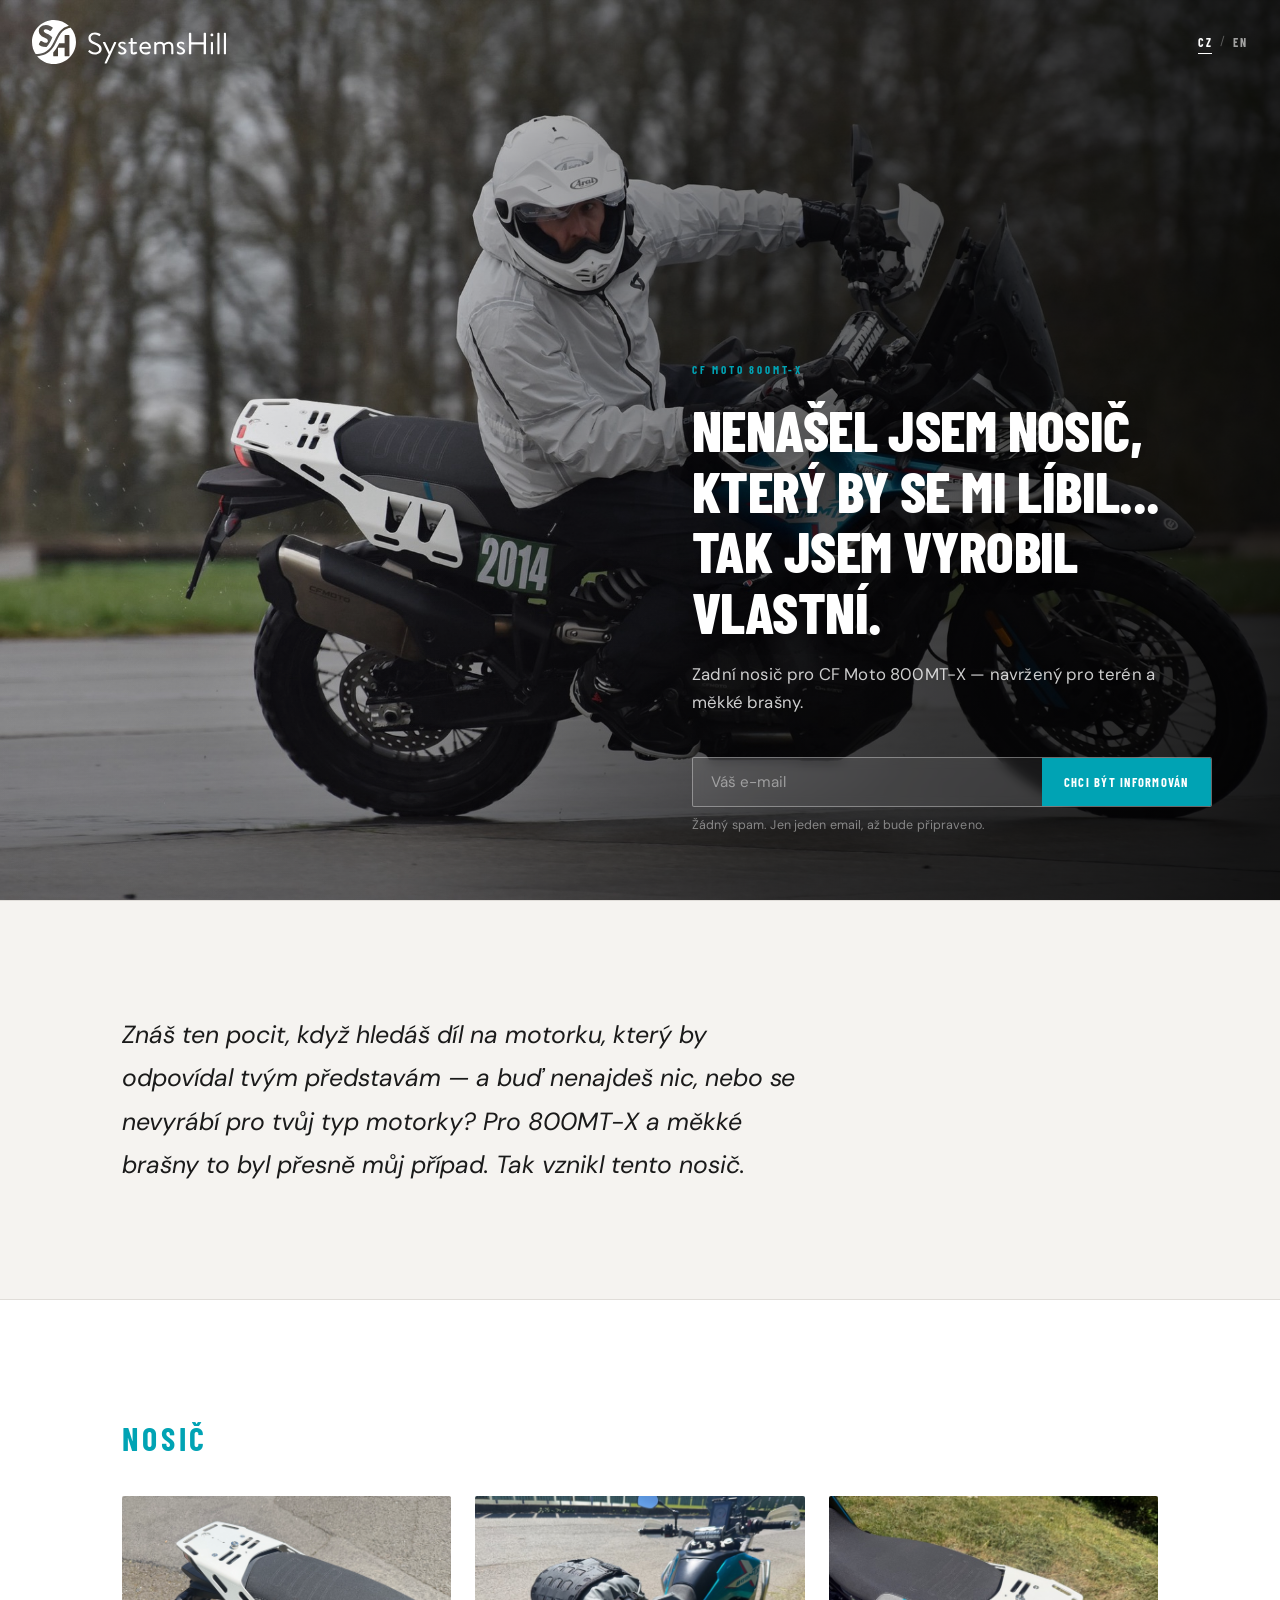
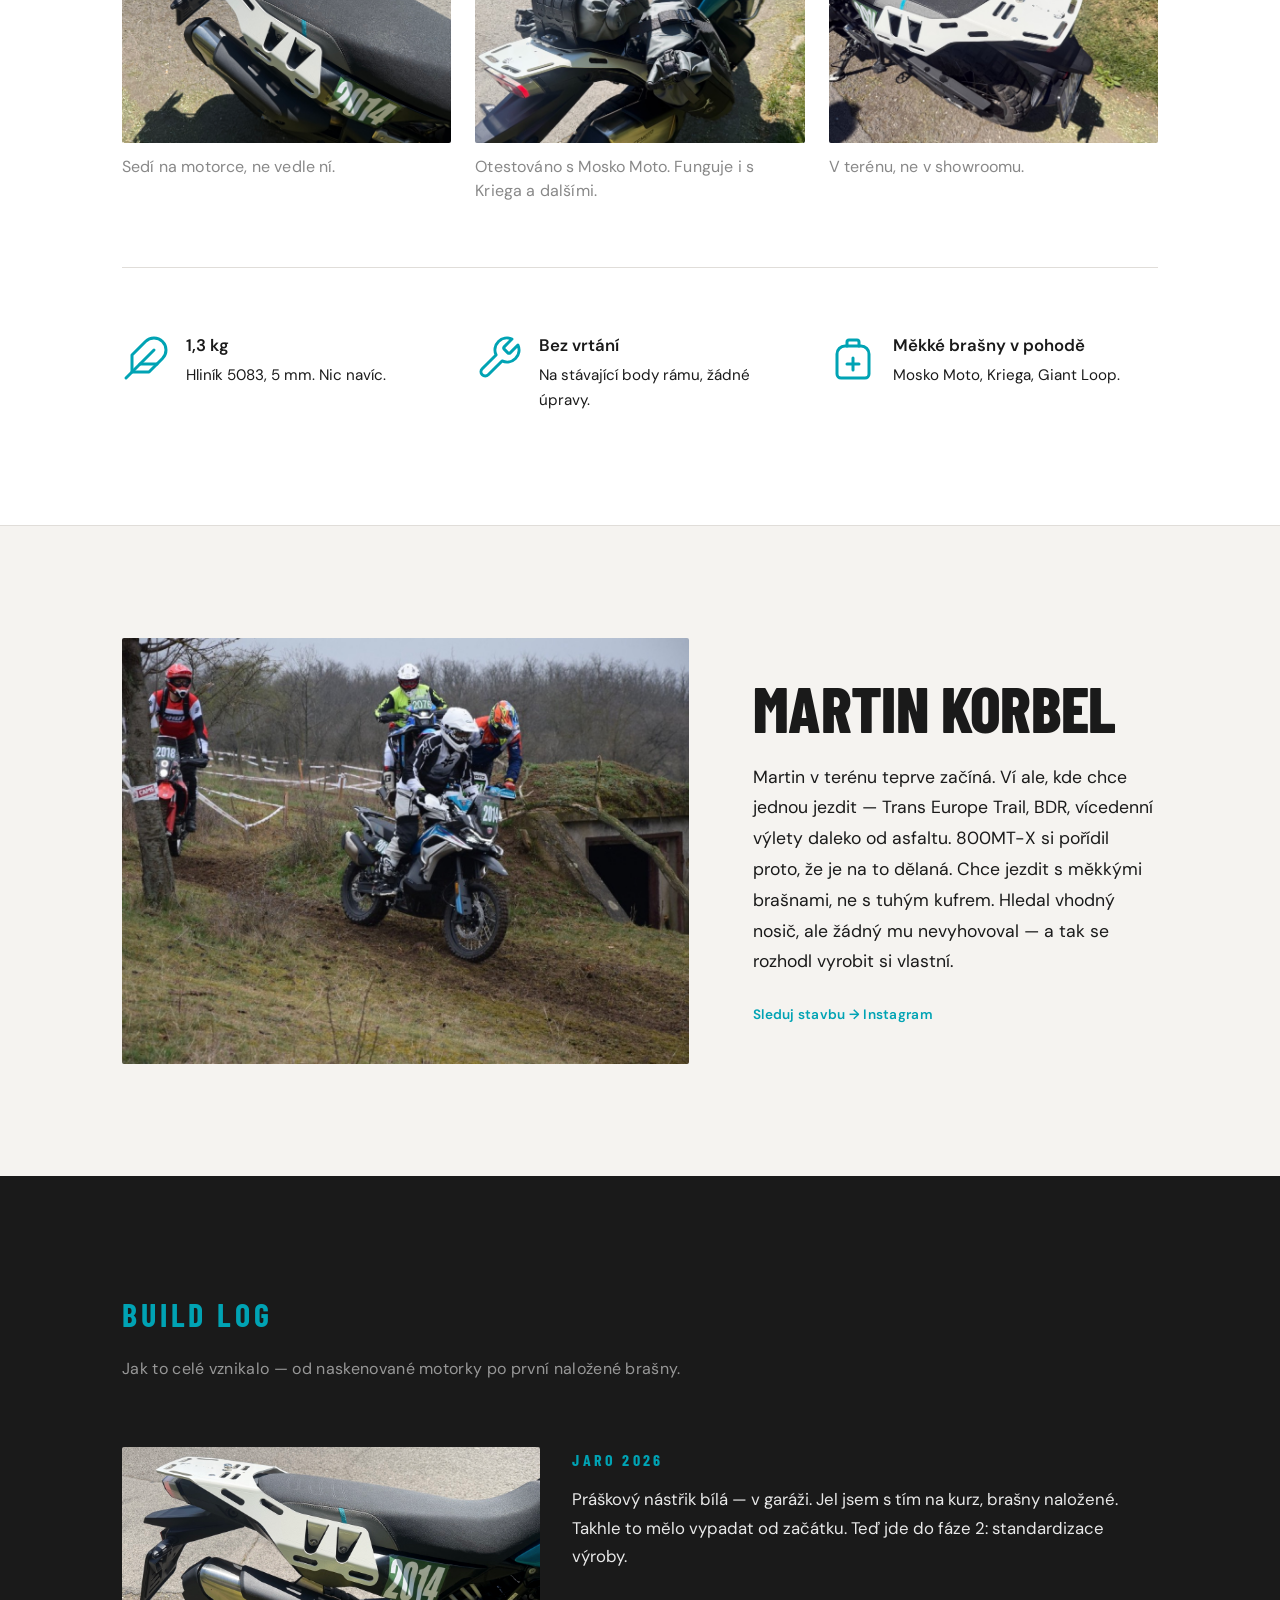
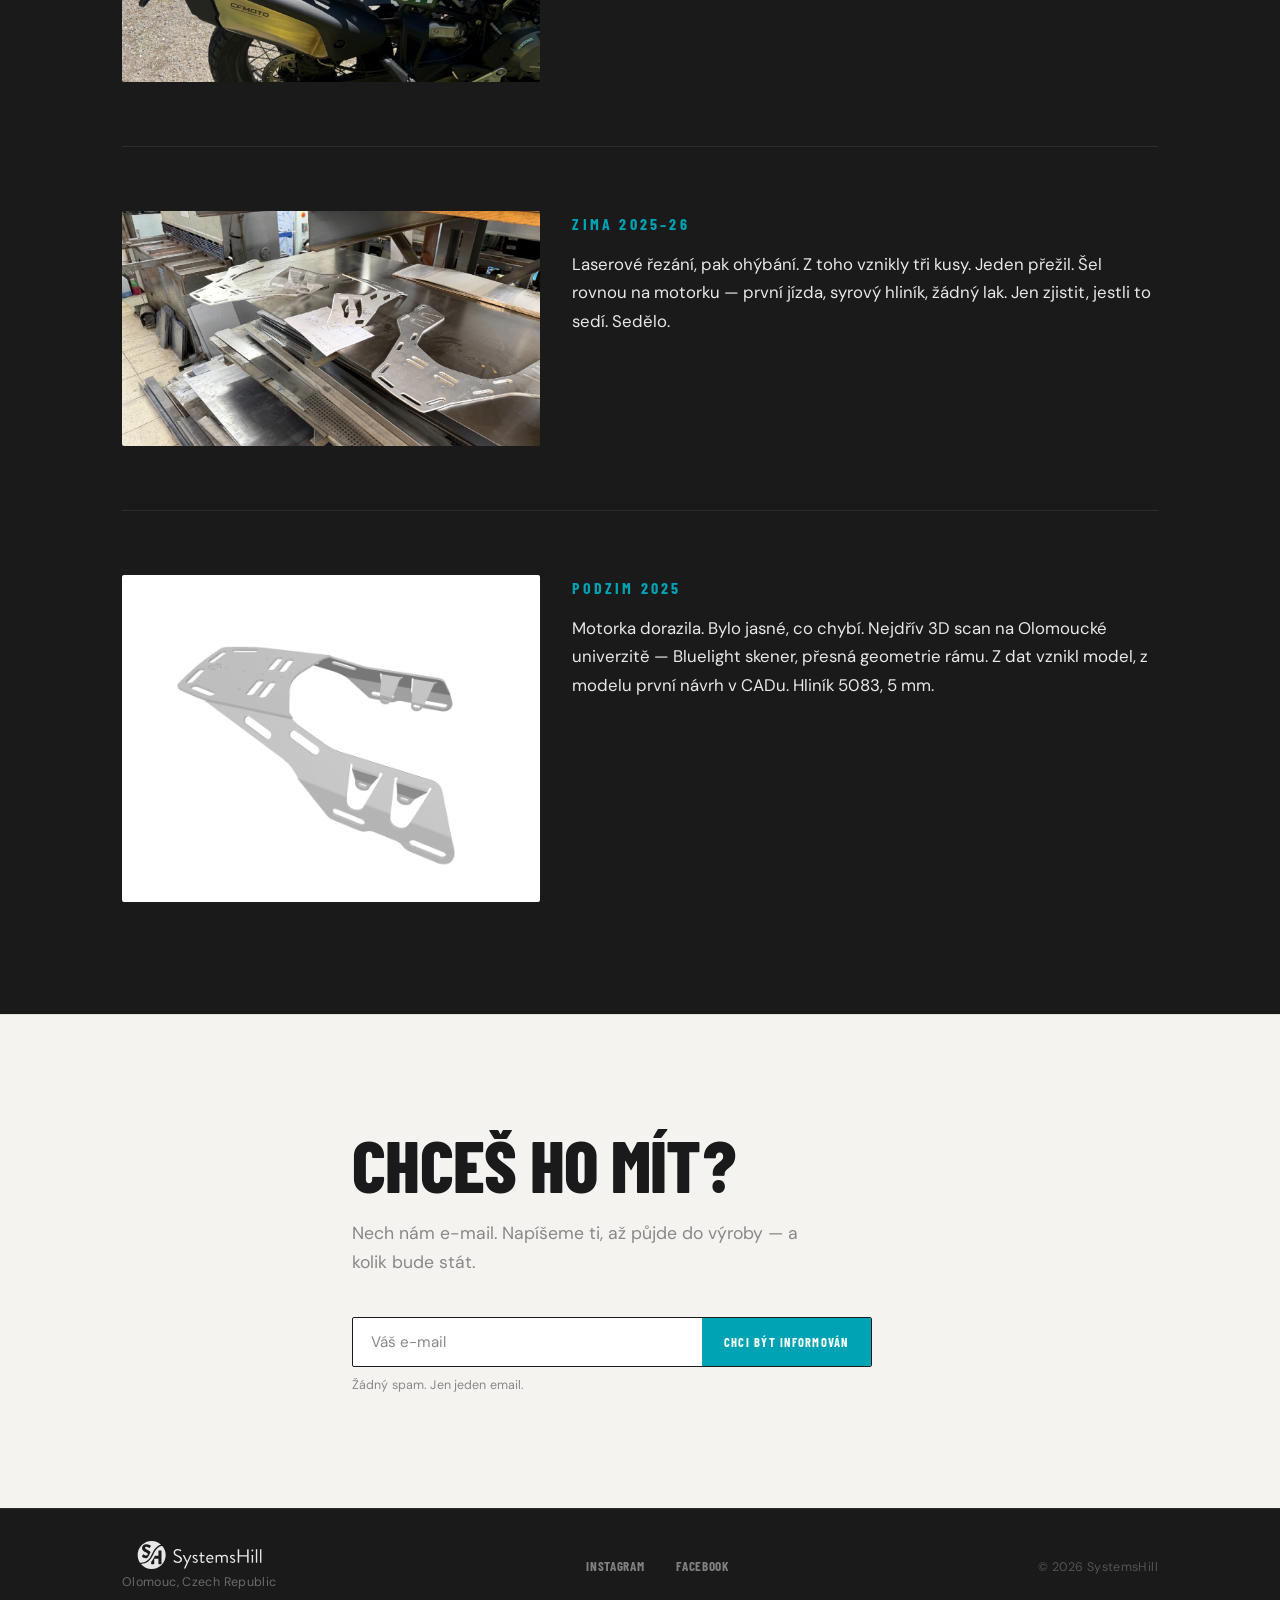
==== index.html @ 17a2b1bd "Initial commit — sh-moto landing page Made-with: Cursor" ====
<!DOCTYPE html>
<html lang="cs">
<head>
  <meta charset="UTF-8">
  <meta name="viewport" content="width=device-width, initial-scale=1.0">
  <title>SystemsHill | Top Case Rack pro CF Moto 800MT-X</title>
  <meta name="description" content="Účelový zadní nosič pro CF Moto 800MT-X. Navrhl jezdec, který nemohl najít to, co potřeboval — tak ho postavil sám. Vyrobeno v České republice.">

  <!-- Open Graph -->
  <meta property="og:title" content="SystemsHill | Top Case Rack pro CF Moto 800MT-X">
  <meta property="og:description" content="Navrhl jezdec, který nemohl najít to, co potřeboval — tak ho postavil sám.">
  <meta property="og:image" content="images/hero.jpg">
  <meta property="og:type" content="website">

  <!-- Fonts: Barlow Condensed (headlines) + DM Sans (body) -->
  <link rel="preconnect" href="https://fonts.googleapis.com">
  <link rel="preconnect" href="https://fonts.gstatic.com" crossorigin>
  <link href="https://fonts.googleapis.com/css2?family=Barlow+Condensed:wght@700;800;900&family=DM+Sans:ital,wght@0,400;0,500;0,600;1,400&display=swap" rel="stylesheet">

  <link rel="stylesheet" href="style.css">
</head>
<body class="lang-cs">

  <!-- ─── HEADER: Language Toggle ─────────────────────────────────────────── -->
  <header class="site-header">
    <a href="/" class="logo-link" aria-label="SystemsHill">
      <img src="images/logo-dark.svg" alt="SystemsHill" class="site-logo">
    </a>
    <div class="lang-toggle">
      <button class="lang-btn active" data-lang="cs" onclick="setLang('cs')">CZ</button>
      <span class="lang-sep">/</span>
      <button class="lang-btn" data-lang="en" onclick="setLang('en')">EN</button>
    </div>
  </header>

  <!-- ─── SECTION 1: HERO ──────────────────────────────────────────────────── -->
  <!--
    FOTO: images/hero.jpg
    Zdroj: "Image 8.jpg" ze složky PHOTOS
    (Martin jede na kurzu, plný profil motorky, blur pozadí, rack vidět)
  -->
  <section class="hero">
    <div class="hero-media">
      <img
        src="images/hero.jpg"
        alt="Martin Korbel riding CF Moto 800MT-X with custom rack at riding course"
        class="hero-img"
        loading="eager"
      >
      <div class="hero-overlay"></div>
    </div>

    <div class="hero-content">
      <p class="eyebrow">CF MOTO 800MT-X</p>
      <h1>
        <span class="cs">Nenašel jsem nosič,<br>který by se mi líbil...<br>tak jsem vyrobil vlastní.</span>
        <span class="en">The rack I couldn't<br>find anywhere.<br>So I built it.</span>
      </h1>
      <p class="hero-sub">
        <span class="cs">Zadní nosič pro CF Moto 800MT-X — navržený pro terén a měkké brašny.</span>
        <span class="en">Rear rack for CF Moto 800MT-X — designed for off-road and soft luggage.</span>
      </p>

      <form class="signup-form" id="hero-form" onsubmit="handleSignup(event, 'hero')">
        <div class="form-row">
          <input
            type="email"
            class="email-input"
            id="hero-email"
            required
            autocomplete="email"
            data-placeholder-cs="Váš e-mail"
            data-placeholder-en="Your email"
            placeholder="Váš e-mail"
          >
          <button type="submit" class="btn-primary">
            <span class="cs">Chci být informován</span>
            <span class="en">Notify me</span>
          </button>
        </div>
        <p class="form-note">
          <span class="cs">Žádný spam. Jen jeden email, až bude připraveno.</span>
          <span class="en">No spam. One email when it's ready.</span>
        </p>
      </form>
    </div>
  </section>

  <!-- ─── SECTION 2: THE PROBLEM ───────────────────────────────────────────── -->
  <section class="problem">
    <div class="container">
      <p class="problem-text cs">
        Znáš ten pocit, když hledáš díl na motorku, který by odpovídal tvým představám — a buď nenajdeš nic, nebo se nevyrábí pro tvůj typ motorky? Pro 800MT-X a měkké brašny to byl přesně můj případ. Tak vznikl tento nosič.
      </p>
      <p class="problem-text en">
        You know that feeling — searching for a part that matches what you have in mind, only to find nothing, or nothing made for your bike? For the 800MT-X and soft luggage, that was exactly my situation. So this rack came to be.
      </p>
    </div>
  </section>

  <!-- ─── SECTION 3: THE RACK ───────────────────────────────────────────────── -->
  <section class="product" id="rack">
    <div class="container">
      <p class="section-label">
        <span class="cs">Nosič</span>
        <span class="en">The Rack</span>
      </p>

      <!--
        FOTKY GRIDU:
        images/rack-clean.jpg   ← IMG_2664.jpeg nebo blurred verze (111–117)
        images/rack-loaded.jpg  ← IMG_2660.jpeg nebo blurred verze (111–117)
        images/rack-mount.jpg   ← IMG_2617.jpeg (žádná registrační značka)
      -->
      <div class="photo-grid">
        <div class="photo-item">
          <img
            src="images/rack-clean.jpg"
            alt="CF Moto 800MT-X white rack — close detail showing bracket geometry"
            loading="lazy"
          >
          <p class="caption">
            <span class="cs">Sedí na motorce, ne vedle ní.</span>
            <span class="en">Designed to sit flush with the 800MT-X's lines.</span>
          </p>
        </div>
        <div class="photo-item">
          <img
            src="images/rack-loaded.jpg"
            alt="CF Moto 800MT-X rack loaded with Mosko Moto soft luggage"
            loading="lazy"
          >
          <p class="caption">
            <span class="cs">Otestováno s Mosko Moto. Funguje i s Kriega a dalšími.</span>
            <span class="en">Tested with Mosko Moto. Works with Kriega and others too.</span>
          </p>
        </div>
        <div class="photo-item">
          <img
            src="images/rack-detail.jpg"
            alt="CF Moto 800MT-X rack — real world detail shot, muddy conditions"
            loading="lazy"
          >
          <p class="caption">
            <span class="cs">V terénu, ne v showroomu.</span>
            <span class="en">Built to be ridden, not displayed.</span>
          </p>
        </div>
      </div>

      <!-- Feature callouts -->
      <div class="features">
        <div class="feature-item">
          <div class="feature-icon">
            <svg viewBox="0 0 24 24" fill="none" stroke="currentColor" stroke-width="1.5" stroke-linecap="round" stroke-linejoin="round">
              <path d="M20.24 12.24a6 6 0 0 0-8.49-8.49L5 10.5V19h8.5z"/>
              <line x1="16" y1="8" x2="2" y2="22"/>
              <line x1="17.5" y1="15" x2="9" y2="15"/>
            </svg>
          </div>
          <div class="feature-text">
            <strong class="cs">1,3 kg</strong>
            <strong class="en">1.3 kg</strong>
            <span class="feature-sub cs">Hliník 5083, 5 mm. Nic navíc.</span>
            <span class="feature-sub en">Al 5083, 5mm. Nothing extra.</span>
          </div>
        </div>
        <div class="feature-item">
          <div class="feature-icon">
            <svg viewBox="0 0 24 24" fill="none" stroke="currentColor" stroke-width="1.5" stroke-linecap="round" stroke-linejoin="round">
              <path d="M14.7 6.3a1 1 0 0 0 0 1.4l1.6 1.6a1 1 0 0 0 1.4 0l3.77-3.77a6 6 0 0 1-7.94 7.94l-6.91 6.91a2.12 2.12 0 0 1-3-3l6.91-6.91a6 6 0 0 1 7.94-7.94l-3.76 3.76z"/>
            </svg>
          </div>
          <div class="feature-text">
            <strong class="cs">Bez vrtání</strong>
            <strong class="en">Bolt-on fit</strong>
            <span class="feature-sub cs">Na stávající body rámu, žádné úpravy.</span>
            <span class="feature-sub en">No drilling, no modifications.</span>
          </div>
        </div>
        <div class="feature-item">
          <div class="feature-icon">
            <svg viewBox="0 0 24 24" fill="none" stroke="currentColor" stroke-width="1.5" stroke-linecap="round" stroke-linejoin="round">
              <path d="M4 20V10a4 4 0 0 1 4-4h8a4 4 0 0 1 4 4v10a2 2 0 0 1-2 2H6a2 2 0 0 1-2-2z"/>
              <path d="M9 6V4a1 1 0 0 1 1-1h4a1 1 0 0 1 1 1v2"/>
              <line x1="12" y1="12" x2="12" y2="18"/>
              <line x1="9" y1="15" x2="15" y2="15"/>
            </svg>
          </div>
          <div class="feature-text">
            <strong class="cs">Měkké brašny v pohodě</strong>
            <strong class="en">Soft luggage compatible</strong>
            <span class="feature-sub cs">Mosko Moto, Kriega, Giant Loop.</span>
            <span class="feature-sub en">Mosko Moto, Kriega, Giant Loop.</span>
          </div>
        </div>
      </div>
    </div>
  </section>

  <!-- ─── SECTION 4: THE BUILDER ────────────────────────────────────────────── -->
  <section class="builder">
    <div class="container">
      <!--
        FOTO: images/builder.jpg
        Zdroj: "Image 4.jpg" ze složky PHOTOS
        (Martin na kurzu — ne studio foto, skutečný moment)
      -->
      <div class="builder-grid">
        <div class="builder-photo">
          <img
            src="images/builder.jpg"
            alt="Martin Korbel — mechanical engineer and CF Moto 800MT-X rider"
            loading="lazy"
          >
        </div>
        <div class="builder-text">
          <h2>
            <span class="cs">Martin Korbel</span>
            <span class="en">Martin Korbel</span>
          </h2>
          <p class="cs">
            Martin v terénu teprve začíná. Ví ale, kde chce jednou jezdit — Trans Europe Trail, BDR, vícedenní výlety daleko od asfaltu. 800MT-X si pořídil proto, že je na to dělaná. Chce jezdit s měkkými brašnami, ne s tuhým kufrem. Hledal vhodný nosič, ale žádný mu nevyhovoval — a tak se rozhodl vyrobit si vlastní.
          </p>
          <p class="en">
            Martin is just getting started off-road. But he knows where he wants to ride — Trans Europe Trail, BDR, multi-day trips far from tarmac. He got the 800MT-X because it's built for that. He wanted to ride with soft luggage, not a hard case. He looked for a rack that would work. Nothing fit — so he designed one and had it made.
          </p>
          <a href="#" class="social-follow cs">Sleduj stavbu → Instagram</a>
          <a href="#" class="social-follow en">Follow the build → Instagram</a>
        </div>
      </div>
    </div>
  </section>

  <!-- ─── SECTION 5: BUILD LOG ──────────────────────────────────────────────── -->
  <section class="buildlog">
    <div class="container">
      <p class="section-label">
        <span class="cs">Build log</span>
        <span class="en">Build log</span>
      </p>
      <p class="buildlog-intro cs">Jak to celé vznikalo — od naskenované motorky po první naložené brašny.</p>
      <p class="buildlog-intro en">How the rack was built — from a 3D scan to the first loaded ride.</p>

      <div class="log-entries">

        <!-- Entry 3 — nejnovější / most recent -->
        <div class="log-entry">
          <div class="log-img-wrap">
            <img
              src="images/log-3.jpg"
              alt="Finished rack — white powder coat, Mosko Moto bags loaded at riding course"
              loading="lazy"
            >
          </div>
          <div class="log-body">
            <span class="log-date cs">Jaro 2026</span>
            <span class="log-date en">Spring 2026</span>
            <p class="cs">Práškový nástřik bílá — v garáži. Jel jsem s tím na kurz, brašny naložené. Takhle to mělo vypadat od začátku. Teď jde do fáze 2: standardizace výroby.</p>
            <p class="en">White powder coat — done in a garage. Took it to a riding course with bags loaded. This is what it was supposed to look like. Now moving into phase 2: standardizing production.</p>
          </div>
        </div>

        <!-- Entry 2 — výroba / manufacturing -->
        <div class="log-entry">
          <div class="log-img-wrap">
            <img
              src="images/log-2.jpg"
              alt="Raw aluminum rack — first fit test ride in Czech countryside"
              loading="lazy"
            >
          </div>
          <div class="log-body">
            <span class="log-date cs">Zima 2025–26</span>
            <span class="log-date en">Winter 2025–26</span>
            <p class="cs">Laserové řezání, pak ohýbání. Z toho vznikly tři kusy. Jeden přežil. Šel rovnou na motorku — první jízda, syrový hliník, žádný lak. Jen zjistit, jestli to sedí. Sedělo.</p>
            <p class="en">Laser cutting, then bending. Three pieces came out. One survived. Went straight onto the bike — first ride, raw aluminum, no paint. Just checking if it fits. It did.</p>
          </div>
        </div>

        <!-- Entry 1 — nejstarší / oldest -->
        <div class="log-entry">
          <div class="log-img-wrap log-img-wrap--model">
            <img
              src="images/model.png"
              alt="3D CAD model of the rack — output of the Bluelight scan and CAD design phase"
              loading="lazy"
            >
          </div>
          <div class="log-body">
            <span class="log-date cs">Podzim 2025</span>
            <span class="log-date en">Autumn 2025</span>
            <p class="cs">Motorka dorazila. Bylo jasné, co chybí. Nejdřív 3D scan na Olomoucké univerzitě — Bluelight skener, přesná geometrie rámu. Z dat vznikl model, z modelu první návrh v CADu. Hliník 5083, 5 mm.</p>
            <p class="en">The bike arrived. The gap was obvious. First step: 3D scan at Olomouc University — Bluelight scanner, precise frame geometry. From the data came a model, from the model the first CAD design. Aluminum 5083, 5mm.</p>
          </div>
        </div>

      </div>
    </div>
  </section>

  <!-- ─── SECTION 6: EMAIL SIGNUP REPEAT ──────────────────────────────────── -->
  <section class="signup-section" id="chci">
    <div class="container signup-inner">
      <h2>
        <span class="cs">Chceš ho mít?</span>
        <span class="en">Want one?</span>
      </h2>
      <p>
        <span class="cs">Nech nám e-mail. Napíšeme ti, až půjde do výroby — a kolik bude stát.</span>
        <span class="en">Leave your email. We'll tell you when it's ready and what it costs.</span>
      </p>

      <form class="signup-form signup-form--large" id="bottom-form" onsubmit="handleSignup(event, 'bottom')">
        <div class="form-row">
          <input
            type="email"
            class="email-input"
            id="bottom-email"
            required
            autocomplete="email"
            data-placeholder-cs="Váš e-mail"
            data-placeholder-en="Your email"
            placeholder="Váš e-mail"
          >
          <button type="submit" class="btn-primary">
            <span class="cs">Chci být informován</span>
            <span class="en">Notify me</span>
          </button>
        </div>
        <p class="form-note">
          <span class="cs">Žádný spam. Jen jeden email.</span>
          <span class="en">No spam. One email.</span>
        </p>
      </form>
    </div>
  </section>

  <!-- ─── FOOTER ─────────────────────────────────────────────────────────────── -->
  <footer class="site-footer">
    <div class="container footer-inner">
      <div class="footer-left">
        <img src="images/logo-dark.svg" alt="SystemsHill" class="footer-logo">
        <span class="footer-location">Olomouc, Czech Republic</span>
      </div>
      <div class="footer-social">
        <a href="#" class="footer-link">Instagram</a>
        <a href="#" class="footer-link">Facebook</a>
      </div>
      <div class="footer-credit">
        <span>© 2026 SystemsHill</span>
      </div>
    </div>
  </footer>

  <script src="script.js"></script>
</body>
</html>
---- style.css ----
/* ═══════════════════════════════════════════════════════════════════════════
   RACK CFMOTO — Landing Page Styles
   Design system: Industrial minimalism, rally/enduro edge
   ═══════════════════════════════════════════════════════════════════════════ */

/* ─── CSS Variables / Design Tokens ──────────────────────────────────────── */
:root {
  --bg:         #F5F3F0;
  --bg-dark:    #1A1A1A;
  --text:       #1A1A1A;
  --text-light: #FFFFFF;
  --accent:     #00A3B4;
  --muted:      #888888;
  --border:     #E0DDD9;

  --font-display: 'Barlow Condensed', sans-serif;
  --font-body:    'DM Sans', sans-serif;

  --space-xs:  0.5rem;
  --space-s:   1rem;
  --space-m:   2rem;
  --space-l:   4rem;
  --space-xl:  7rem;

  --container: 1100px;
  --radius:    2px;
}

/* ─── Reset & Base ───────────────────────────────────────────────────────── */
*, *::before, *::after {
  box-sizing: border-box;
  margin: 0;
  padding: 0;
}

html {
  scroll-behavior: smooth;
}

body {
  background: var(--bg);
  color: var(--text);
  font-family: var(--font-body);
  font-size: 1rem;
  line-height: 1.65;
  -webkit-font-smoothing: antialiased;
}

img {
  display: block;
  max-width: 100%;
  height: auto;
}

a {
  color: inherit;
  text-decoration: none;
}

/* ─── Language Toggle Logic ─────────────────────────────────────────────── */
/* Show only the active language, hide the other */
.lang-cs .en { display: none !important; }
.lang-en .cs { display: none !important; }

/* For inline spans inside headings — use inline-block when visible */
h1 span, h2 span, p span, a span, button span {
  display: inline;
}

/* ─── Container ─────────────────────────────────────────────────────────── */
.container {
  width: 100%;
  max-width: var(--container);
  margin-left: auto;
  margin-right: auto;
  padding-left: var(--space-m);
  padding-right: var(--space-m);
}

/* ─── Typography: Shared ────────────────────────────────────────────────── */
h1, h2, h3 {
  font-family: var(--font-display);
  font-weight: 800;
  line-height: 1.05;
  letter-spacing: -0.01em;
  text-transform: uppercase;
}

.section-label {
  font-family: var(--font-display);
  font-size: 2rem;
  font-weight: 700;
  letter-spacing: 0.12em;
  text-transform: uppercase;
  color: var(--accent);
  margin-bottom: var(--space-m);
  display: block;
}

/* ─── HEADER ─────────────────────────────────────────────────────────────── */
.site-header {
  position: fixed;
  top: 0;
  left: 0;
  right: 0;
  z-index: 100;
  display: flex;
  align-items: center;
  justify-content: space-between;
  padding: 1.25rem 2rem;
  /* Transparent initially; JS adds .scrolled class */
  background: transparent;
  transition: background 0.3s ease, box-shadow 0.3s ease;
}

.site-header.scrolled {
  background: rgba(245, 243, 240, 0.95);
  backdrop-filter: blur(8px);
  box-shadow: 0 1px 0 var(--border);
}

.logo-link {
  display: flex;
  align-items: center;
  flex-shrink: 0;
}

.site-logo {
  height: 44px;
  width: auto;
  display: block;
  /* On hero: invert SVG to white */
  filter: brightness(0) invert(1);
  transition: filter 0.3s ease;
}

.site-header.scrolled .site-logo {
  /* When scrolled: show dark logo on light background */
  filter: none;
}

.lang-toggle {
  display: flex;
  align-items: center;
  gap: 0.5rem;
}

.lang-btn {
  background: none;
  border: none;
  cursor: pointer;
  font-family: var(--font-display);
  font-size: 0.75rem;
  font-weight: 700;
  letter-spacing: 0.15em;
  color: rgba(255,255,255,0.6);
  text-transform: uppercase;
  padding: 0.25rem 0;
  transition: color 0.2s ease;
}

.lang-btn.active {
  color: white;
  border-bottom: 1.5px solid white;
}

.site-header.scrolled .lang-btn {
  color: var(--muted);
}

.site-header.scrolled .lang-btn.active {
  color: var(--text);
  border-bottom-color: var(--text);
}

.lang-sep {
  color: rgba(255,255,255,0.3);
  font-size: 0.75rem;
}

.site-header.scrolled .lang-sep {
  color: var(--border);
}

/* ─── SECTION 1: HERO ────────────────────────────────────────────────────── */
.hero {
  position: relative;
  width: 100%;
  min-height: 100svh;
  display: flex;
  flex-direction: column;
  justify-content: flex-end;
  align-items: flex-end;
  overflow: hidden;
}

.hero-media {
  position: absolute;
  inset: 0;
  z-index: 0;
}

.hero-img {
  width: 100%;
  height: 100%;
  object-fit: cover;
  object-position: center 30%;
}

/* Gradient — darker on right side where text sits, lighter on left so rack is visible */
.hero-overlay {
  position: absolute;
  inset: 0;
}

.hero-content {
  position: relative;
  z-index: 1;
  padding: var(--space-xl) var(--space-m) var(--space-l);
  max-width: 620px;
  margin-left: auto;
  margin-right: 0;
  text-align: left;
}

/* Right-side gradient — darker on right where text sits */
.hero-overlay {
  background: linear-gradient(
    to left,
    rgba(0,0,0,0.82) 0%,
    rgba(0,0,0,0.55) 40%,
    rgba(0,0,0,0.15) 70%,
    rgba(0,0,0,0.05) 100%
  ),
  linear-gradient(
    to top,
    rgba(0,0,0,0.4) 0%,
    transparent 40%
  );
}

.eyebrow {
  font-family: var(--font-display);
  font-size: 0.7rem;
  font-weight: 700;
  letter-spacing: 0.25em;
  text-transform: uppercase;
  color: var(--accent);
  margin-bottom: 1.25rem;
}

.hero-content h1 {
  font-size: clamp(2rem, 4.5vw, 3.8rem);
  color: white;
  margin-bottom: 1.25rem;
  text-shadow: 0 2px 20px rgba(0,0,0,0.3);
}

.hero-sub {
  font-size: 1.05rem;
  color: rgba(255,255,255,0.8);
  margin-bottom: 2.5rem;
  max-width: 480px;
  letter-spacing: 0.01em;
}

/* ─── Signup Form ─────────────────────────────────────────────────────────── */
.signup-form {
  display: flex;
  flex-direction: column;
  gap: var(--space-xs);
  max-width: 520px;
}

.form-row {
  display: flex;
  gap: 0;
  border: 1.5px solid rgba(255,255,255,0.35);
  border-radius: var(--radius);
  overflow: hidden;
  background: rgba(255,255,255,0.08);
  backdrop-filter: blur(6px);
}

.email-input {
  flex: 1;
  background: transparent;
  border: none;
  outline: none;
  padding: 0.9rem 1.1rem;
  font-family: var(--font-body);
  font-size: 0.95rem;
  color: white;
  min-width: 0;
}

.email-input::placeholder {
  color: rgba(255,255,255,0.45);
}

.btn-primary {
  background: var(--accent);
  border: none;
  cursor: pointer;
  padding: 0.9rem 1.4rem;
  font-family: var(--font-display);
  font-size: 0.78rem;
  font-weight: 700;
  letter-spacing: 0.1em;
  text-transform: uppercase;
  color: white;
  white-space: nowrap;
  transition: background 0.2s ease, transform 0.1s ease;
  flex-shrink: 0;
}

.btn-primary:hover {
  background: #008A99;
}

.btn-primary:active {
  transform: scale(0.98);
}

.form-note {
  font-size: 0.78rem;
  color: rgba(255,255,255,0.45);
  letter-spacing: 0.01em;
}

/* Success state */
.success-msg {
  font-family: var(--font-display);
  font-size: 1.3rem;
  font-weight: 700;
  text-transform: uppercase;
  color: var(--accent);
  padding: 1rem 0;
  letter-spacing: 0.05em;
}

/* ─── SECTION 2: THE PROBLEM ─────────────────────────────────────────────── */
.problem {
  padding: var(--space-xl) 0;
  border-top: 1px solid var(--border);
}

.problem-text {
  font-size: clamp(1.2rem, 2.4vw, 1.55rem);
  line-height: 1.75;
  color: var(--text);
  max-width: 680px;
  font-style: italic;
}

/* ─── SECTION 3: THE RACK ─────────────────────────────────────────────────── */
.product {
  padding: var(--space-xl) 0;
  background: white;
  border-top: 1px solid var(--border);
  border-bottom: 1px solid var(--border);
}

.photo-grid {
  display: grid;
  grid-template-columns: repeat(3, 1fr);
  gap: 1.5rem;
  margin-bottom: var(--space-l);
}

.photo-item img {
  width: 100%;
  aspect-ratio: 4/3;
  object-fit: cover;
  object-position: center center;
  border-radius: var(--radius);
  background: #E8E6E3;
}

/* Build log model image — show full image, no crop */
.log-img-wrap--model img {
  aspect-ratio: auto;
  object-fit: contain;
  background: #FFFFFF;
  border: 1px solid rgba(255,255,255,0.1);
  padding: 1.5rem;
}

.caption {
  margin-top: 0.75rem;
  font-size: 1rem;
  color: var(--muted);
  letter-spacing: 0.01em;
  line-height: 1.5;
}

/* Features row */
.features {
  display: grid;
  grid-template-columns: repeat(3, 1fr);
  gap: 1.5rem;
  padding-top: var(--space-l);
  border-top: 1px solid var(--border);
}

.feature-item {
  display: flex;
  gap: 1rem;
  align-items: flex-start;
}

.feature-icon {
  width: 48px;
  height: 48px;
  flex-shrink: 0;
  color: var(--accent);
  margin-top: 0.1rem;
}

.feature-icon svg {
  width: 100%;
  height: 100%;
  display: block;
}

.feature-text {
  display: flex;
  flex-direction: column;
  gap: 0.2rem;
}

.feature-text strong {
  font-size: 1.05rem;
  font-weight: 600;
  color: var(--text);
  display: block;
}

.feature-sub {
  font-size: 0.95rem;
  color: var(--text);
  display: block;
}

/* ─── SECTION 4: THE BUILDER ──────────────────────────────────────────────── */
.builder {
  padding: var(--space-xl) 0;
}

.builder-grid {
  display: grid;
  grid-template-columns: 1.4fr 1fr;
  gap: var(--space-l);
  align-items: center;
}

.builder-photo img {
  width: 100%;
  aspect-ratio: 4/3;
  object-fit: cover;
  object-position: center center;
  border-radius: var(--radius);
  background: #E8E6E3;
}

.builder-text h2 {
  font-size: clamp(2.5rem, 5vw, 4rem);
  margin-bottom: 1.25rem;
  color: var(--text);
}

.builder-text p {
  font-size: 1.1rem;
  line-height: 1.75;
  color: var(--text);
  margin-bottom: 1.5rem;
}

.social-follow {
  display: inline-flex;
  align-items: center;
  gap: 0.4rem;
  font-size: 0.85rem;
  font-weight: 600;
  color: var(--accent);
  letter-spacing: 0.02em;
  border-bottom: 1px solid transparent;
  transition: border-color 0.2s ease;
}

.social-follow:hover {
  border-bottom-color: var(--accent);
}

/* ─── SECTION 5: BUILD LOG ────────────────────────────────────────────────── */
.buildlog {
  padding: var(--space-xl) 0;
  background: var(--bg-dark);
  color: white;
}

.buildlog .section-label {
  color: var(--accent);
}

.buildlog-intro {
  color: rgba(255,255,255,0.55);
  font-size: 1rem;
  margin-top: -1rem;
  margin-bottom: var(--space-l);
  letter-spacing: 0.02em;
}

.log-entries {
  display: flex;
  flex-direction: column;
  gap: var(--space-l);
}

.log-entry {
  display: grid;
  grid-template-columns: 1fr 1.4fr;
  gap: var(--space-m);
  align-items: start;
  padding-bottom: var(--space-l);
  border-bottom: 1px solid rgba(255,255,255,0.08);
}

.log-entry:last-child {
  border-bottom: none;
  padding-bottom: 0;
}

.log-img-wrap img {
  width: 100%;
  aspect-ratio: 16/9;
  object-fit: cover;
  object-position: center center;
  border-radius: var(--radius);
  background: #2A2A2A;
  filter: contrast(1.05) saturate(0.9);
}

.log-img-wrap.log-img-wrap--model img {
  aspect-ratio: auto;
  object-fit: contain;
  background: #FFFFFF;
  border: 1px solid rgba(255,255,255,0.1);
  padding: 1.5rem;
  filter: none;
}

.log-date {
  display: block;
  font-family: var(--font-display);
  font-size: 1rem;
  font-weight: 700;
  letter-spacing: 0.2em;
  text-transform: uppercase;
  color: var(--accent);
  margin-bottom: 0.75rem;
}

.log-body p {
  font-size: 1.05rem;
  line-height: 1.7;
  color: rgba(255,255,255,0.9);
}

/* ─── SECTION 6: EMAIL SIGNUP REPEAT ─────────────────────────────────────── */
.signup-section {
  padding: var(--space-xl) 0;
  border-top: 1px solid var(--border);
}

.signup-inner {
  max-width: 640px;
}

.signup-section h2 {
  font-size: clamp(2.5rem, 6vw, 4.5rem);
  margin-bottom: 1rem;
  color: var(--text);
}

.signup-section > .signup-inner > p {
  font-size: 1.1rem;
  color: var(--muted);
  margin-bottom: 2.5rem;
  max-width: 480px;
}

/* Override form styling for the light background version */
.signup-form--large .form-row {
  border-color: var(--border);
  background: white;
  border-color: var(--text);
}

.signup-form--large .email-input {
  color: var(--text);
}

.signup-form--large .email-input::placeholder {
  color: var(--muted);
}

.signup-form--large .form-note {
  color: var(--muted);
}

/* ─── FOOTER ──────────────────────────────────────────────────────────────── */
.site-footer {
  background: var(--bg-dark);
  padding: var(--space-m) 0;
  border-top: 1px solid rgba(255,255,255,0.08);
}

.footer-inner {
  display: flex;
  align-items: center;
  justify-content: space-between;
  gap: var(--space-m);
  flex-wrap: wrap;
}

.footer-left {
  display: flex;
  flex-direction: column;
  gap: 0.2rem;
}

.footer-logo {
  height: 28px;
  width: auto;
  display: block;
  /* On dark footer: invert to white */
  filter: brightness(0) invert(1);
  opacity: 0.9;
}

.footer-location {
  font-size: 0.78rem;
  color: rgba(255,255,255,0.35);
  letter-spacing: 0.03em;
}

.footer-social {
  display: flex;
  gap: var(--space-m);
}

.footer-link {
  font-size: 0.82rem;
  color: rgba(255,255,255,0.45);
  letter-spacing: 0.05em;
  text-transform: uppercase;
  font-family: var(--font-display);
  font-weight: 700;
  transition: color 0.2s ease;
}

.footer-link:hover {
  color: white;
}

.footer-credit {
  font-size: 0.78rem;
  color: rgba(255,255,255,0.25);
  letter-spacing: 0.03em;
  display: flex;
  gap: 0.35rem;
  align-items: center;
}

.footer-credit .footer-link {
  font-family: var(--font-body);
  font-weight: 400;
  font-size: 0.78rem;
  text-transform: none;
  letter-spacing: 0;
  color: rgba(255,255,255,0.35);
}

.footer-credit .footer-link:hover {
  color: rgba(255,255,255,0.7);
}

/* ═══════════════════════════════════════════════════════════════════════════
   RESPONSIVE — MOBILE FIRST
   ═══════════════════════════════════════════════════════════════════════════ */

/* ─── Tablet and below (< 900px) ─────────────────────────────────────────── */
@media (max-width: 900px) {
  :root {
    --space-l: 3rem;
    --space-xl: 5rem;
  }

  .photo-grid {
    grid-template-columns: 1fr;
    gap: 2.5rem;
  }

  .photo-item img {
    aspect-ratio: 16/9;
  }

  .features {
    grid-template-columns: 1fr;
    gap: 1.75rem;
  }

  .builder-grid {
    grid-template-columns: 1fr;
    gap: var(--space-m);
  }

  .builder-photo img {
    aspect-ratio: 16/9;
    max-height: 420px;
  }

  .log-entry {
    grid-template-columns: 1fr;
  }
}

/* ─── Mobile (< 600px) ───────────────────────────────────────────────────── */
@media (max-width: 600px) {
  :root {
    --space-l: 2.5rem;
    --space-xl: 4rem;
    --space-m: 1.25rem;
  }

  .site-header {
    padding: 1rem 1.25rem;
  }

  .hero {
    align-items: flex-start;
  }

  .hero-content {
    padding: 5rem 1.25rem 3rem;
    margin-left: 0;
    max-width: 100%;
  }

  .hero-content h1 {
    font-size: 1.9rem;
  }

  .hero-sub {
    font-size: 0.95rem;
  }

  .form-row {
    flex-direction: column;
  }

  .form-row .email-input {
    border-bottom: 1px solid rgba(255,255,255,0.15);
  }

  .btn-primary {
    width: 100%;
    text-align: center;
    justify-content: center;
    padding: 1rem;
  }

  .photo-grid {
    gap: 2rem;
  }

  .footer-inner {
    flex-direction: column;
    align-items: flex-start;
    gap: 1.25rem;
  }

  .footer-social {
    gap: 1.25rem;
  }
}

/* ─── Image placeholder (shows while photos load or are missing) ─────────── */
.hero-img[src="images/hero.jpg"]:not([src]),
img[src^="images/"]:not([src]) {
  background: #D0CEC9;
}

/* ─── Scroll animation utility ───────────────────────────────────────────── */
.fade-up {
  opacity: 0;
  transform: translateY(24px);
  transition: opacity 0.6s ease, transform 0.6s ease;
}

.fade-up.visible {
  opacity: 1;
  transform: translateY(0);
}
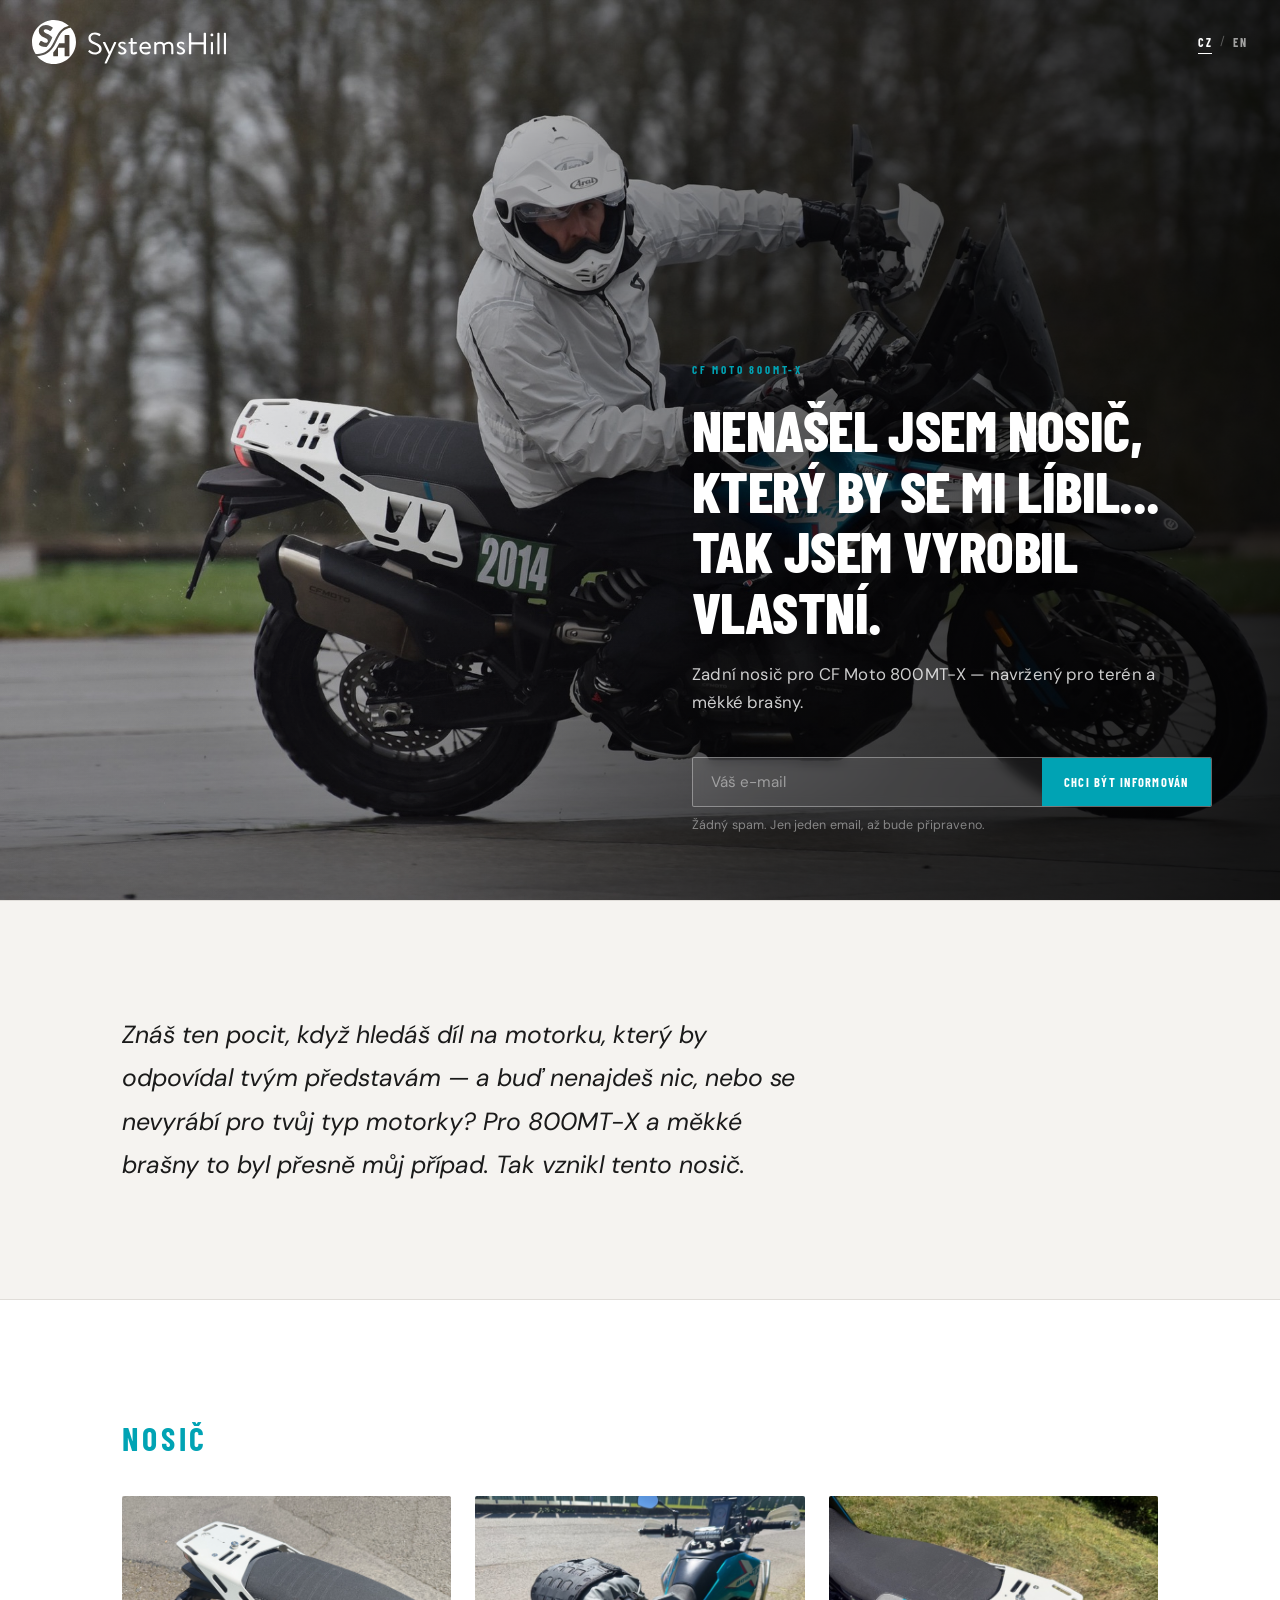
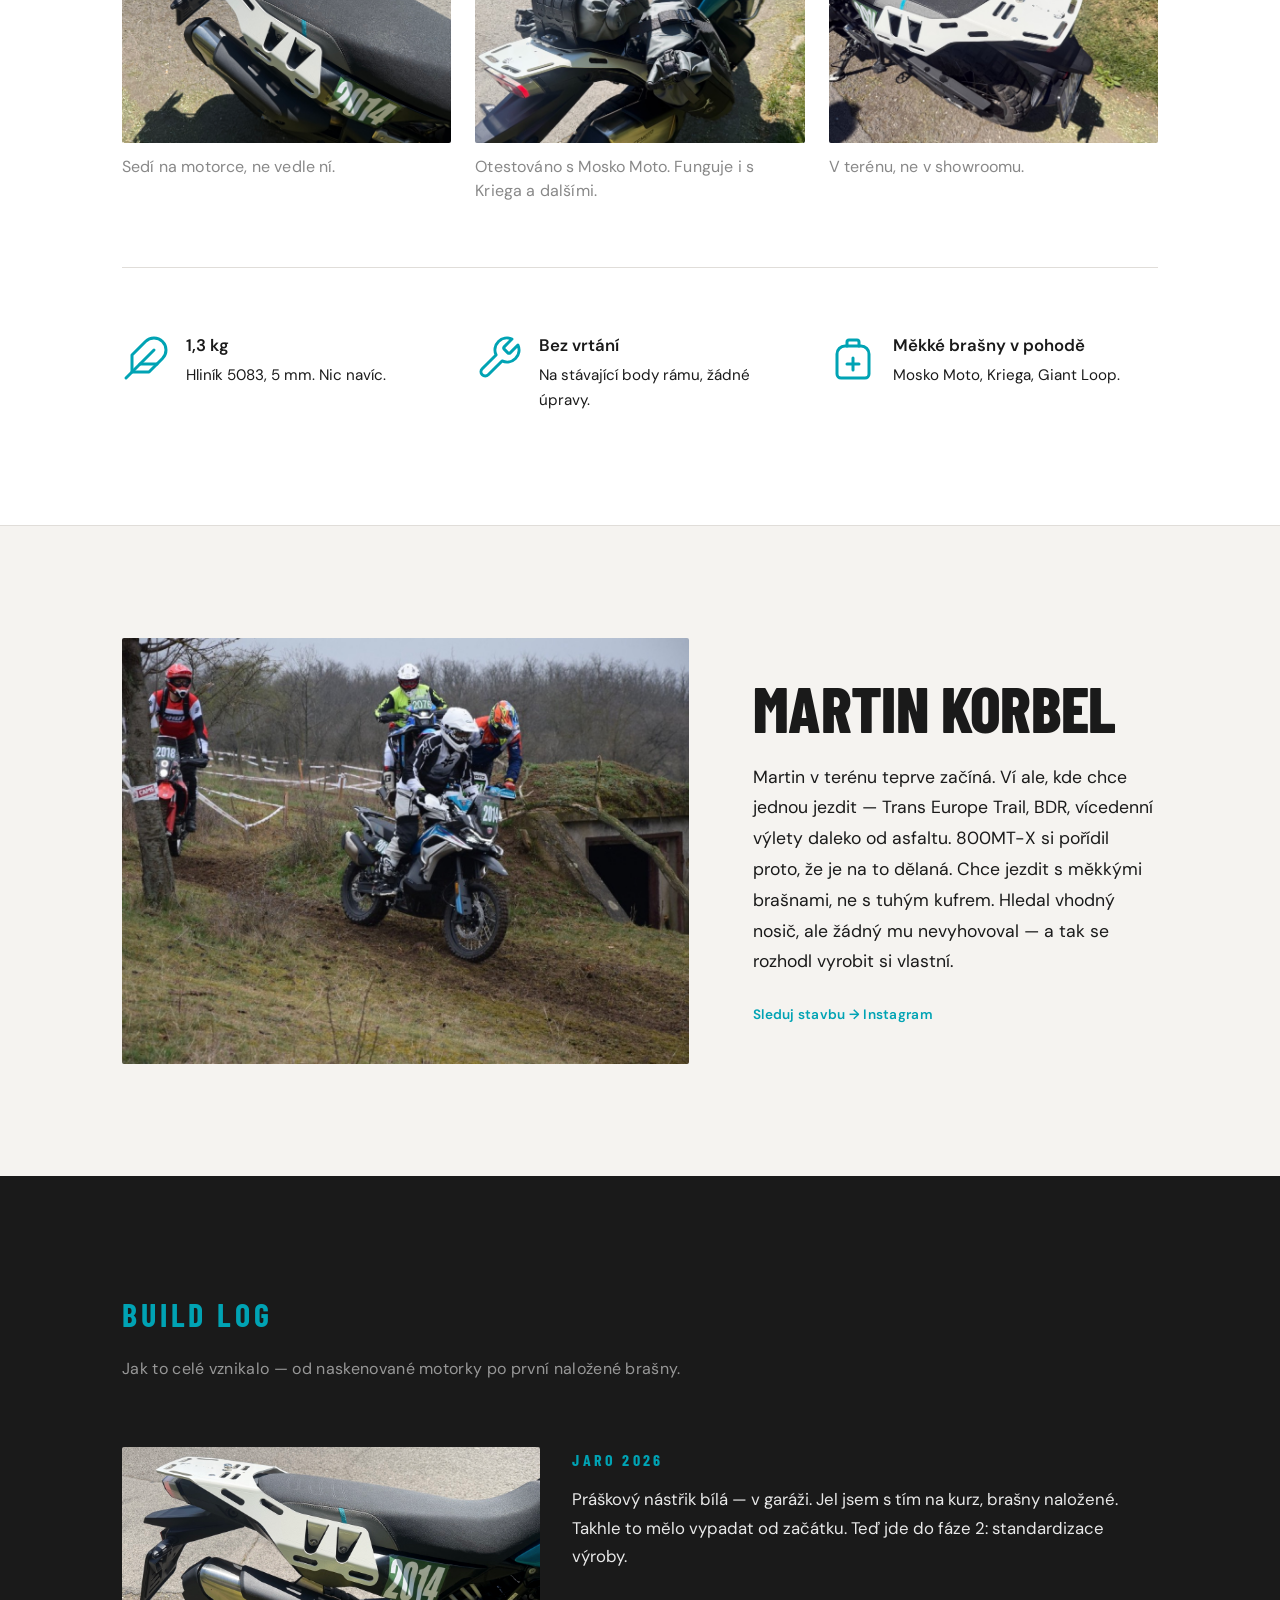
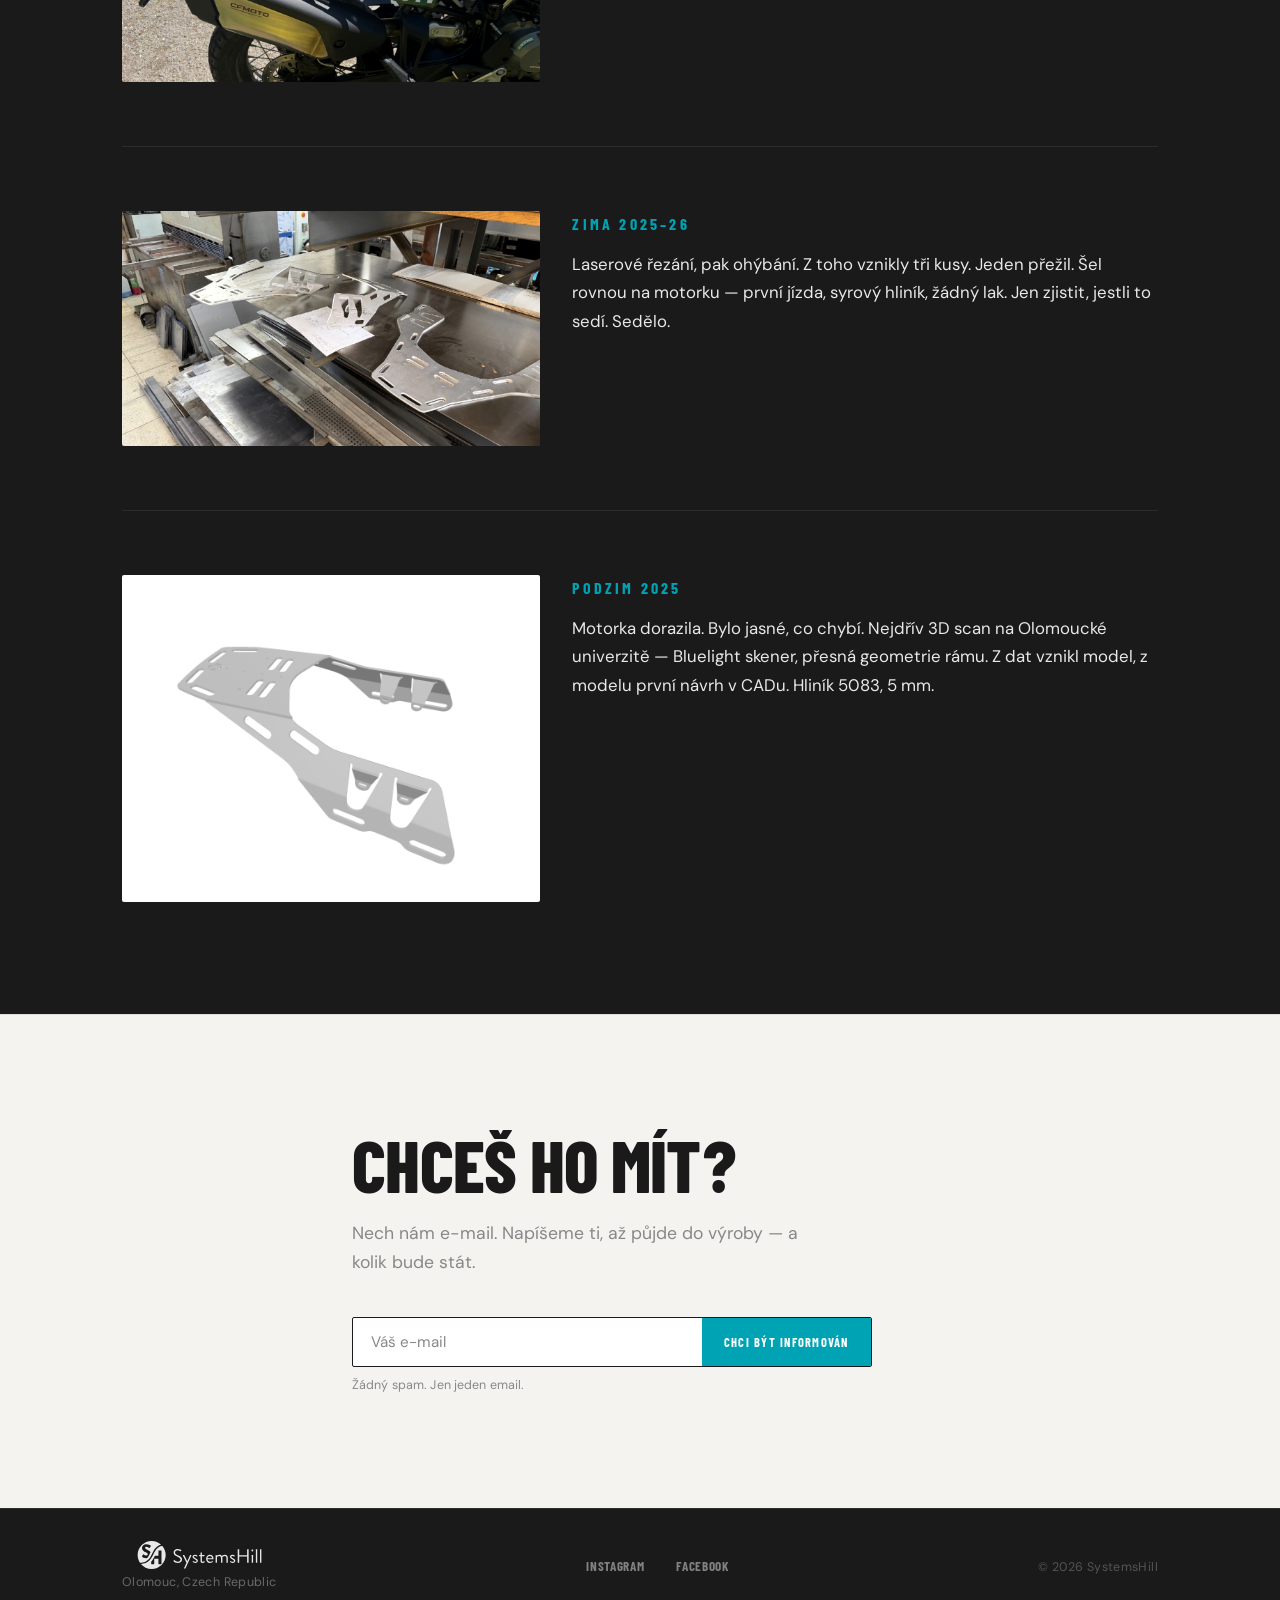
==== commit 080a9c64: "Add Instagram link to builder section and footer Points to @sh_moto.cz — Facebook link remains place" ====
--- a/index.html
+++ b/index.html
@@ -225,8 +225,8 @@
           <p class="en">
             Martin is just getting started off-road. But he knows where he wants to ride — Trans Europe Trail, BDR, multi-day trips far from tarmac. He got the 800MT-X because it's built for that. He wanted to ride with soft luggage, not a hard case. He looked for a rack that would work. Nothing fit — so he designed one and had it made.
           </p>
-          <a href="#" class="social-follow cs">Sleduj stavbu → Instagram</a>
-          <a href="#" class="social-follow en">Follow the build → Instagram</a>
+          <a href="https://www.instagram.com/sh_moto.cz/" class="social-follow cs" target="_blank" rel="noopener">Sleduj stavbu → Instagram</a>
+          <a href="https://www.instagram.com/sh_moto.cz/" class="social-follow en" target="_blank" rel="noopener">Follow the build → Instagram</a>
         </div>
       </div>
     </div>
@@ -344,7 +344,7 @@
         <span class="footer-location">Olomouc, Czech Republic</span>
       </div>
       <div class="footer-social">
-        <a href="#" class="footer-link">Instagram</a>
+        <a href="https://www.instagram.com/sh_moto.cz/" class="footer-link" target="_blank" rel="noopener">Instagram</a>
         <a href="#" class="footer-link">Facebook</a>
       </div>
       <div class="footer-credit">
--- a/style.css
+++ b/style.css
@@ -742,8 +742,12 @@
     align-items: flex-start;
   }
 
+  .hero-img {
+    object-position: 30% 30%;
+  }
+
   .hero-content {
-    padding: 5rem 1.25rem 3rem;
+    padding: 2.5rem 1.25rem 3rem;
     margin-left: 0;
     max-width: 100%;
   }
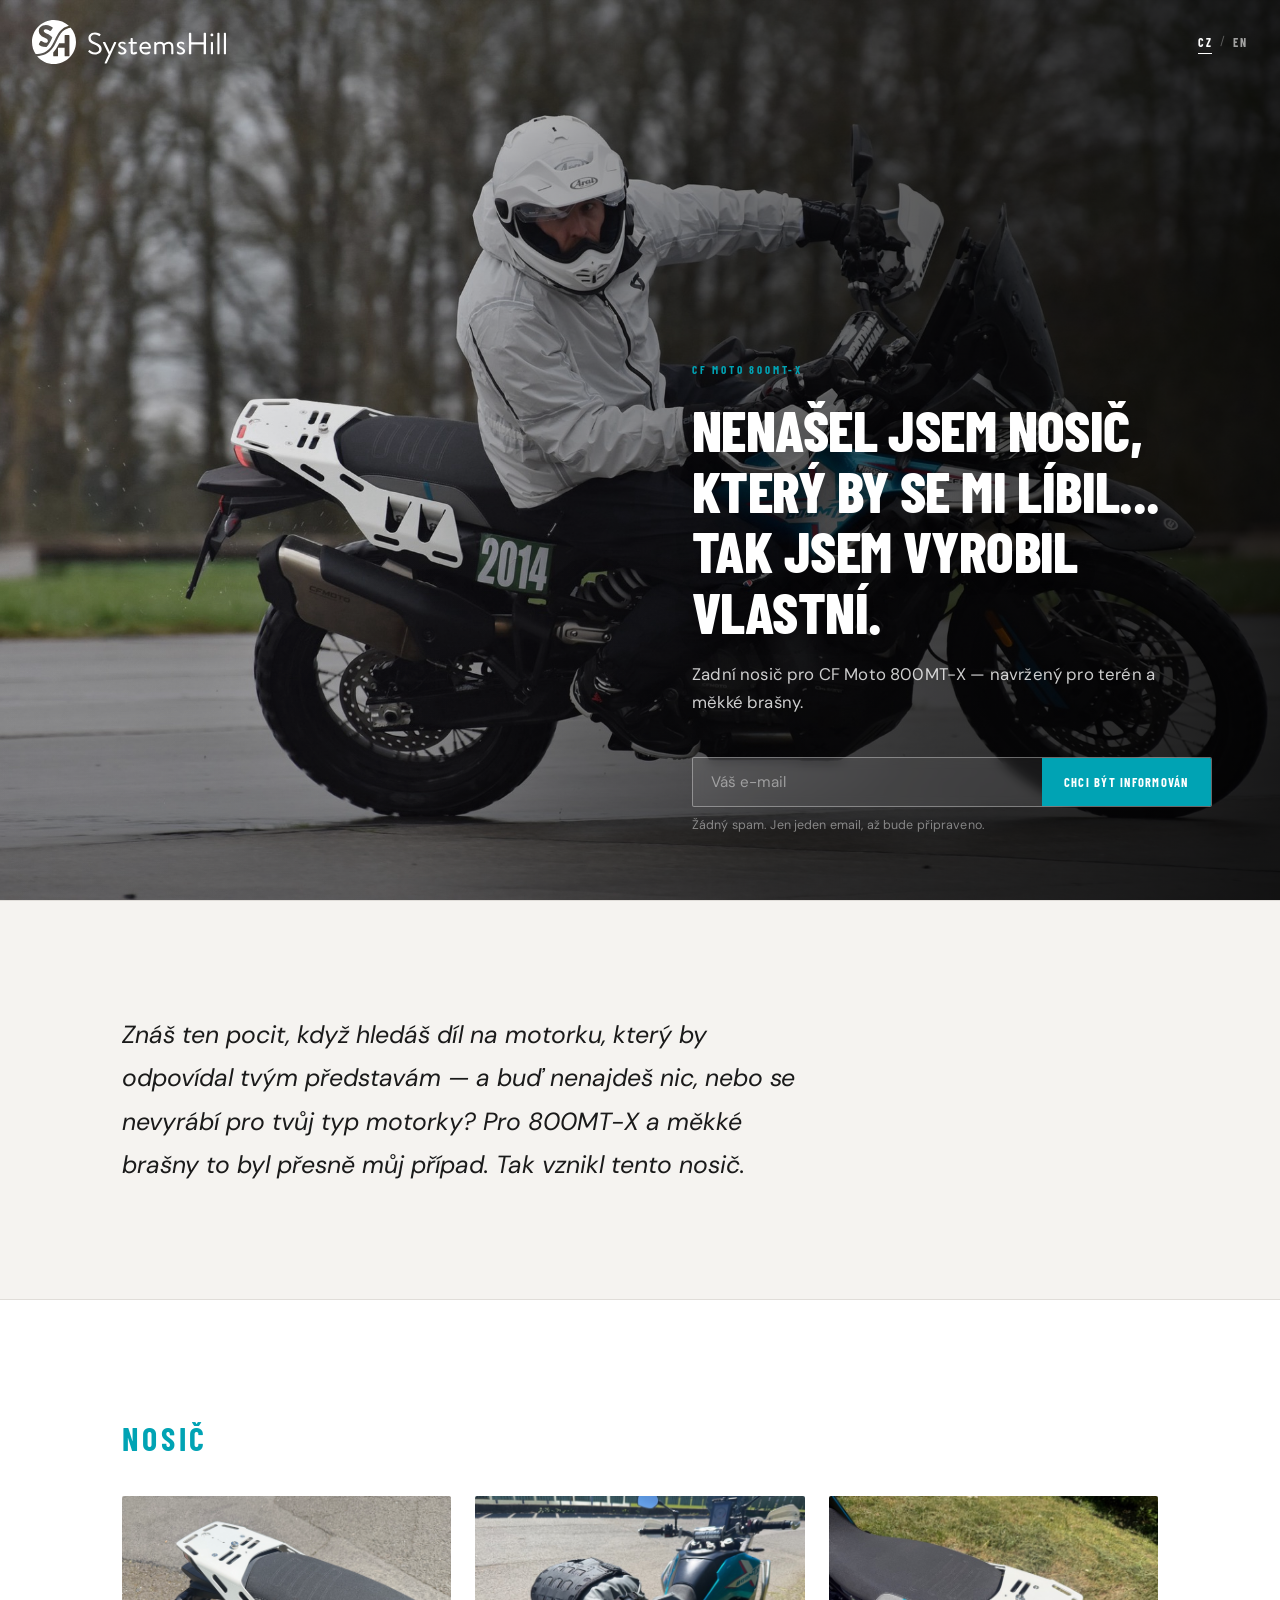
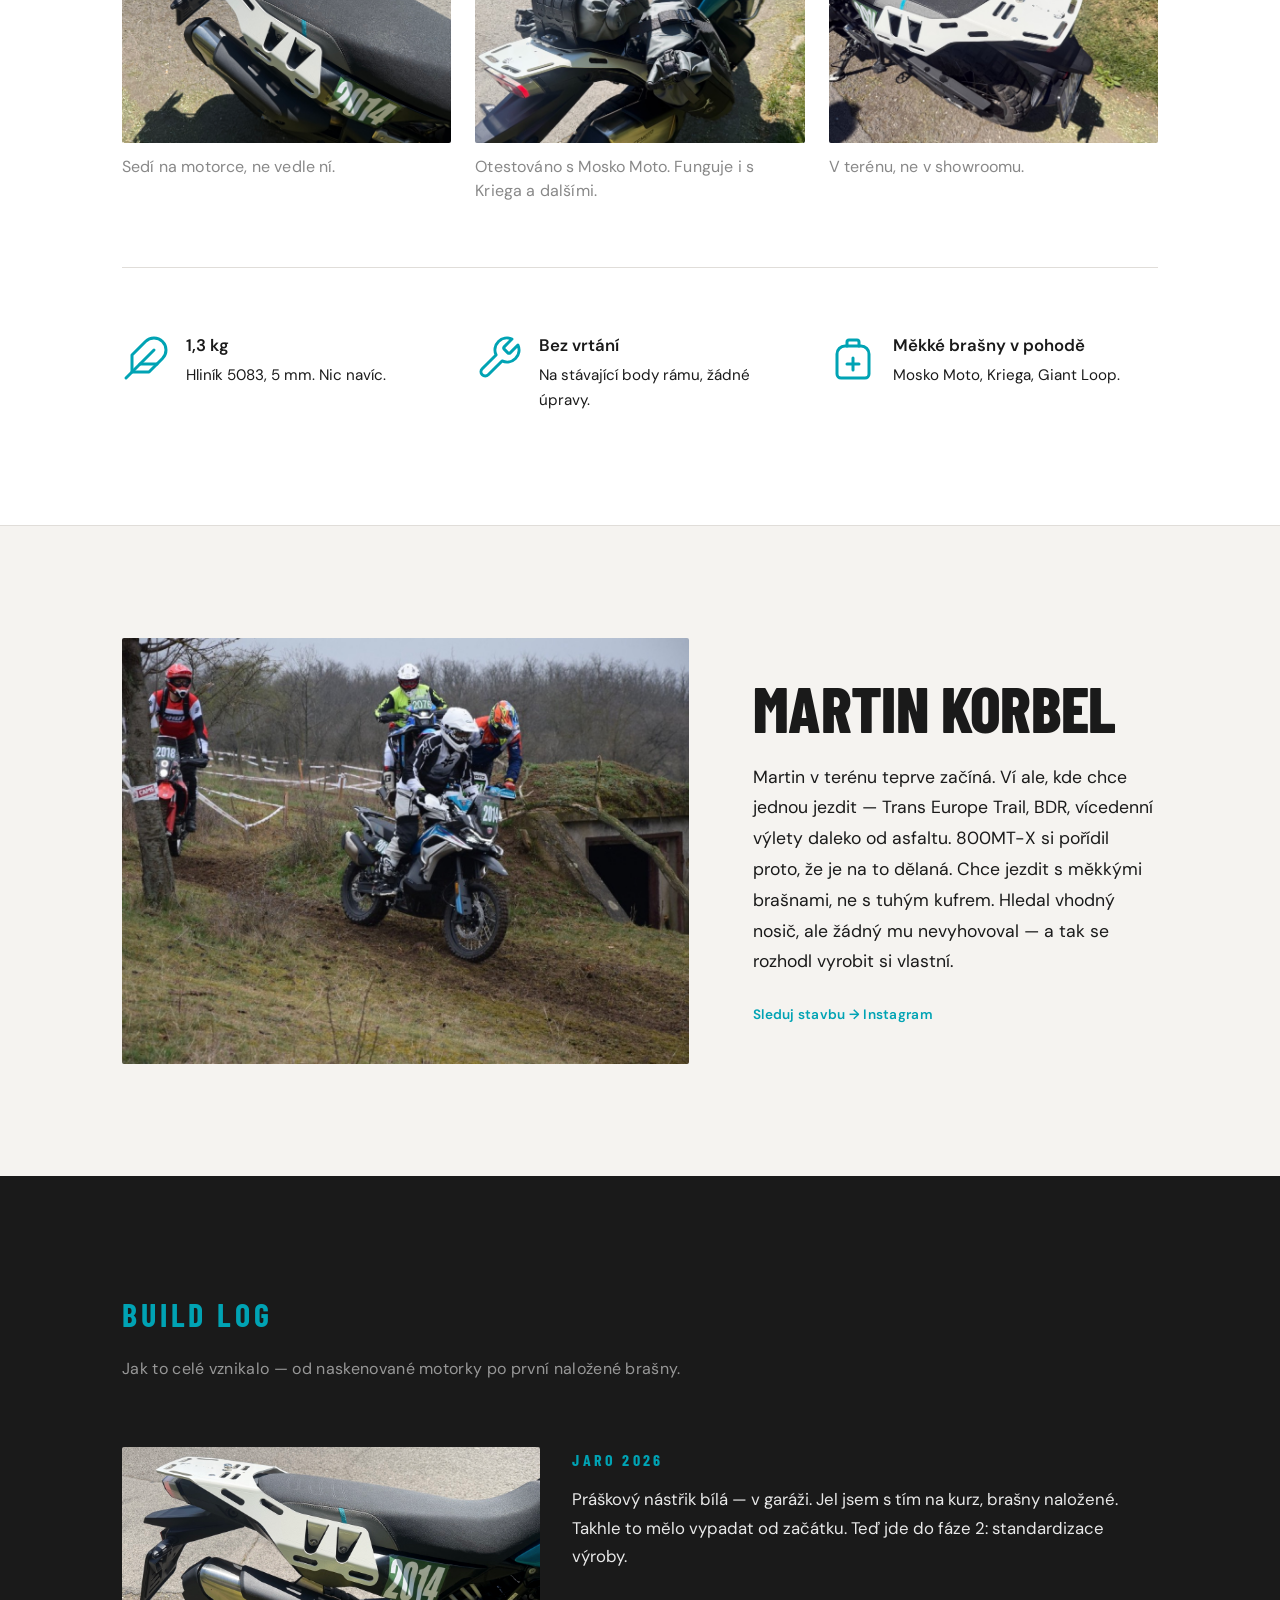
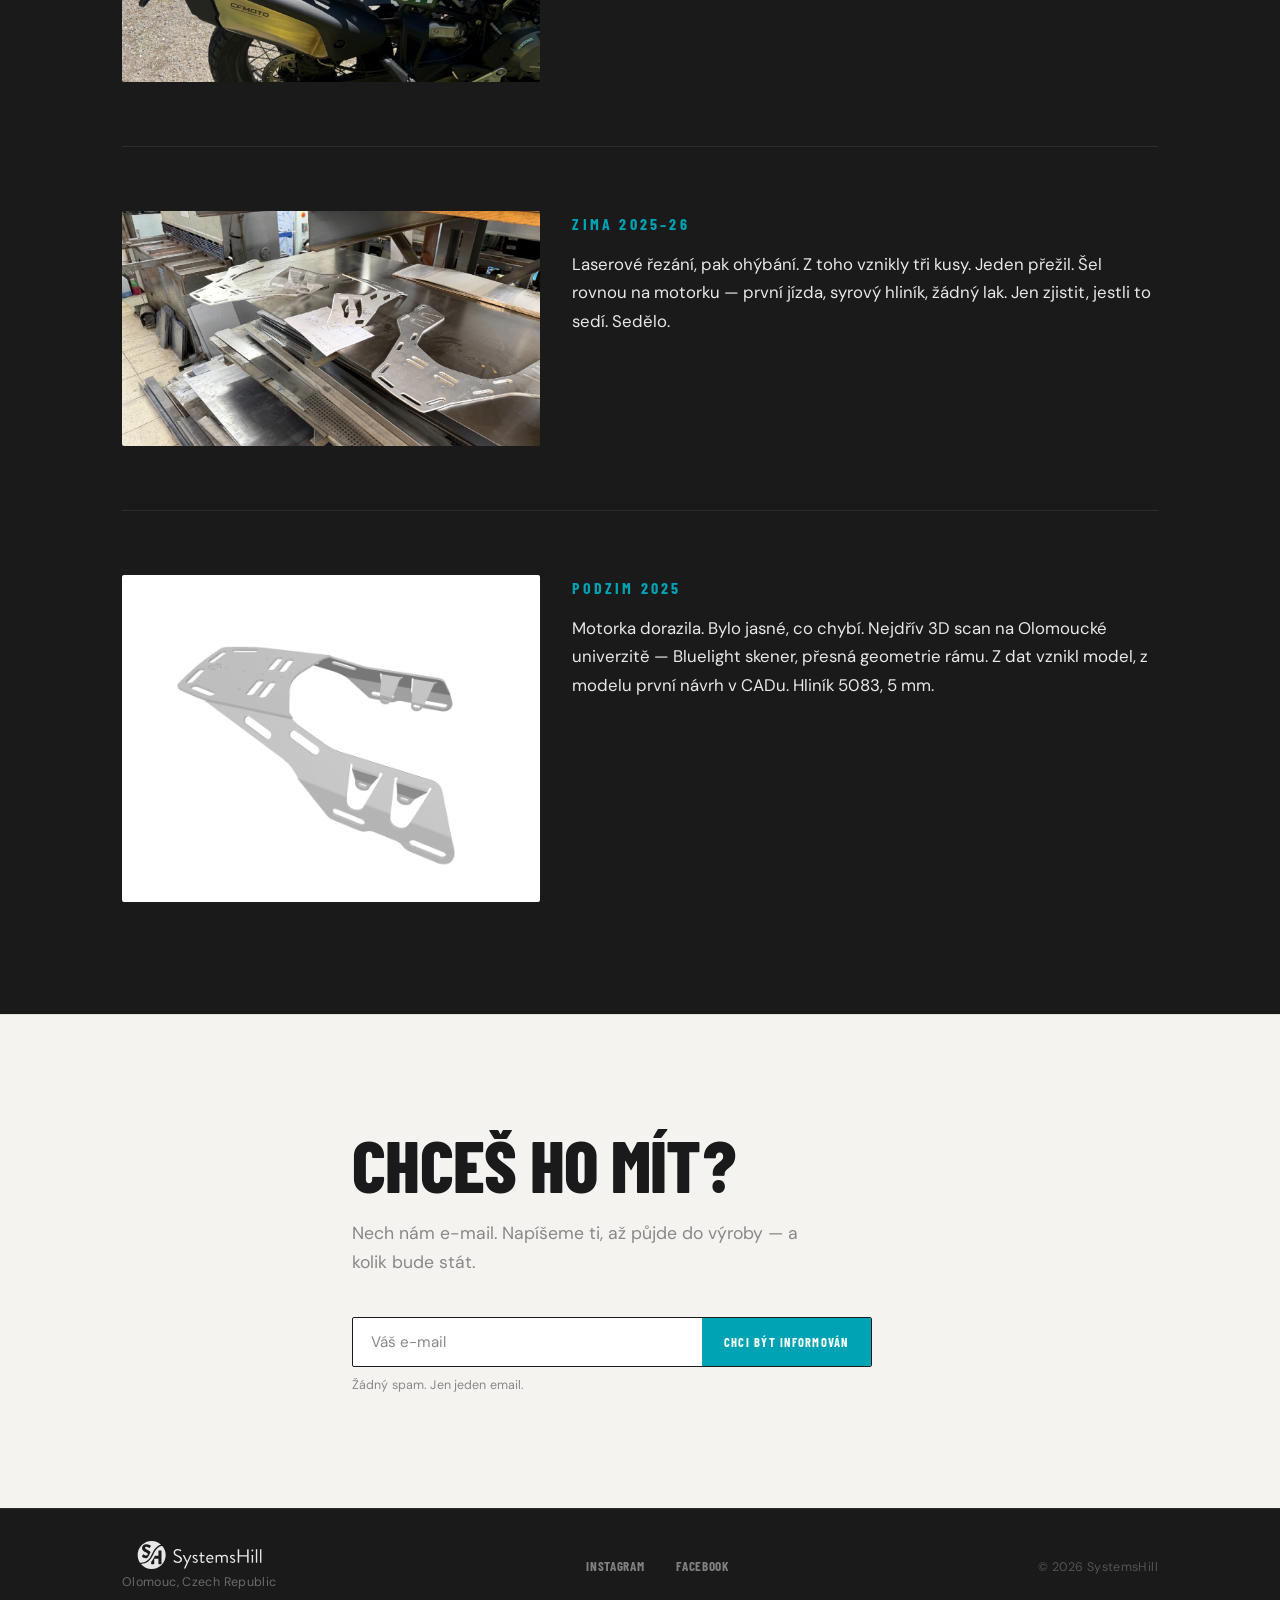
==== commit 9f0e1636: "Fix domain-based language detection — per-domain localStorage key sh-moto.com always defaults to EN," ====
--- a/index.html
+++ b/index.html
@@ -27,9 +27,9 @@
       <img src="images/logo-dark.svg" alt="SystemsHill" class="site-logo">
     </a>
     <div class="lang-toggle">
-      <button class="lang-btn active" data-lang="cs" onclick="setLang('cs')">CZ</button>
+      <button class="lang-btn active" data-lang="cs" onclick="setLang('cs', true)">CZ</button>
       <span class="lang-sep">/</span>
-      <button class="lang-btn" data-lang="en" onclick="setLang('en')">EN</button>
+      <button class="lang-btn" data-lang="en" onclick="setLang('en', true)">EN</button>
     </div>
   </header>
 
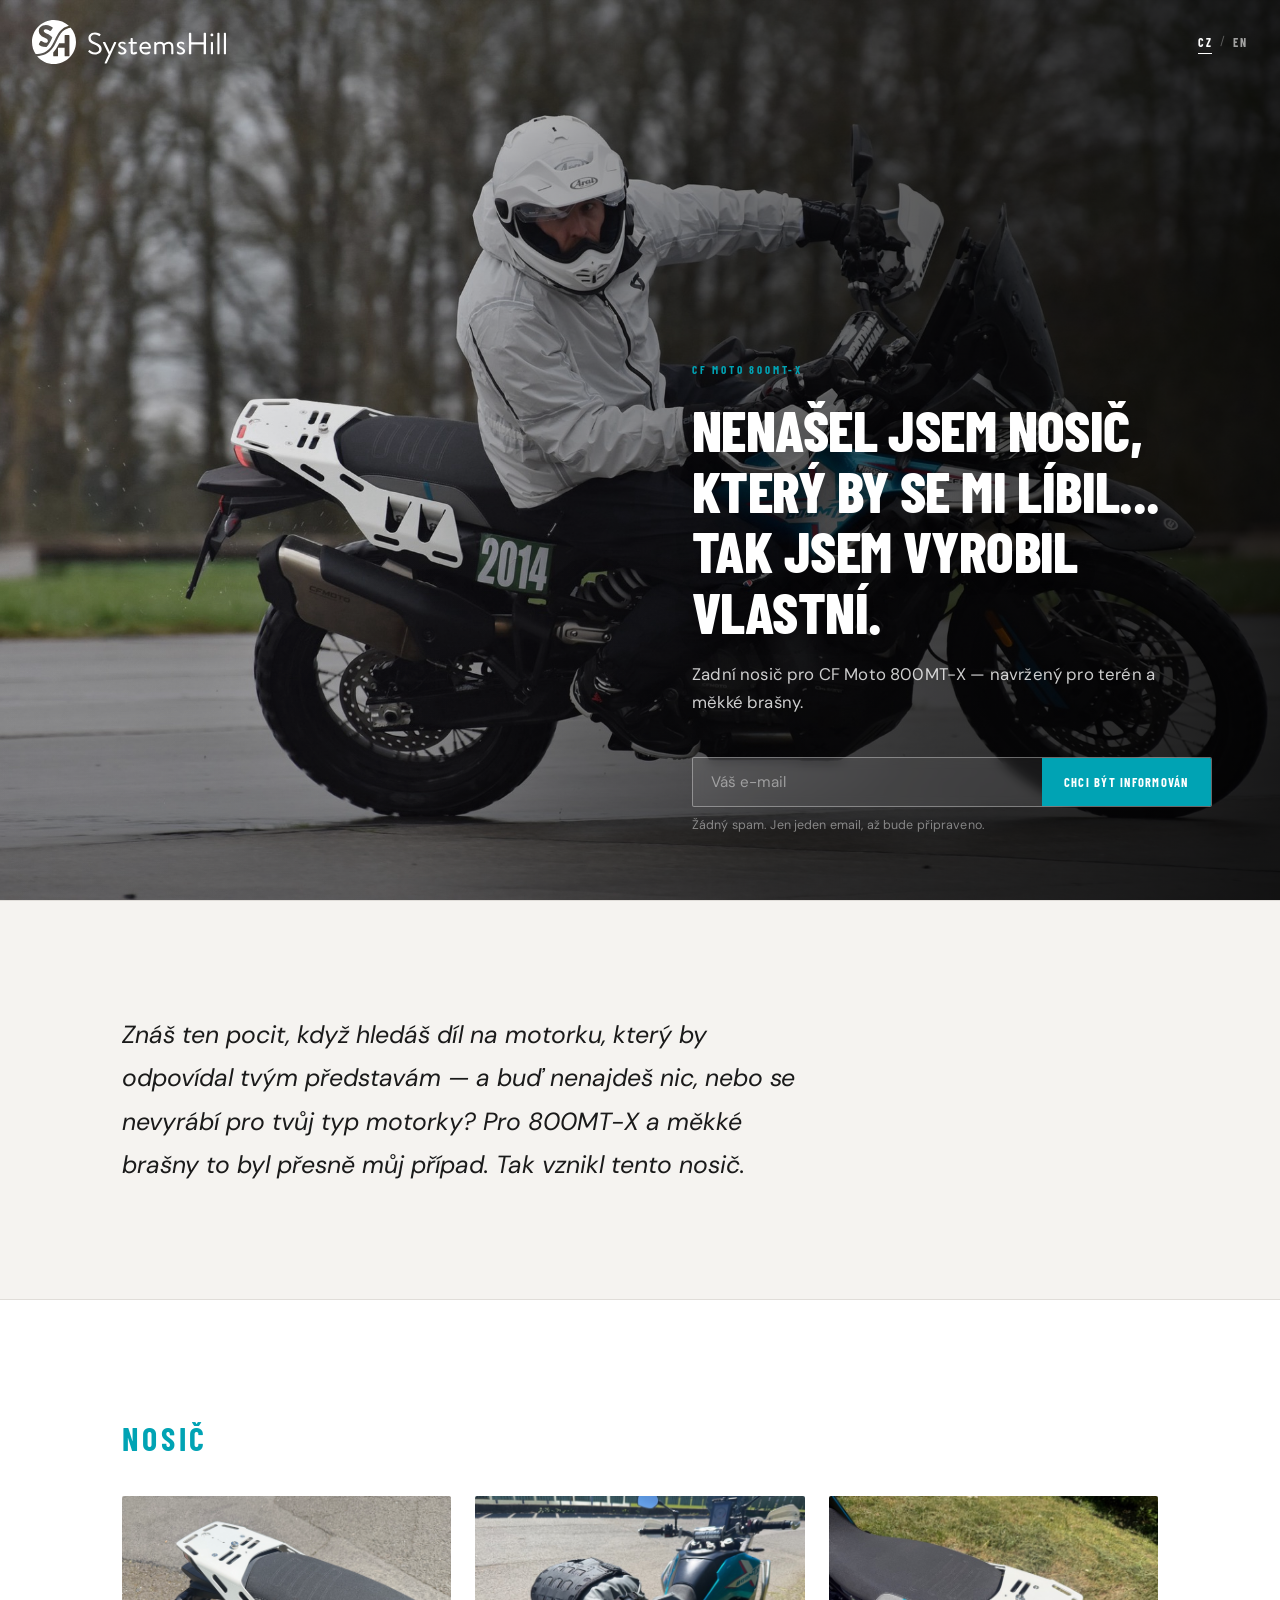
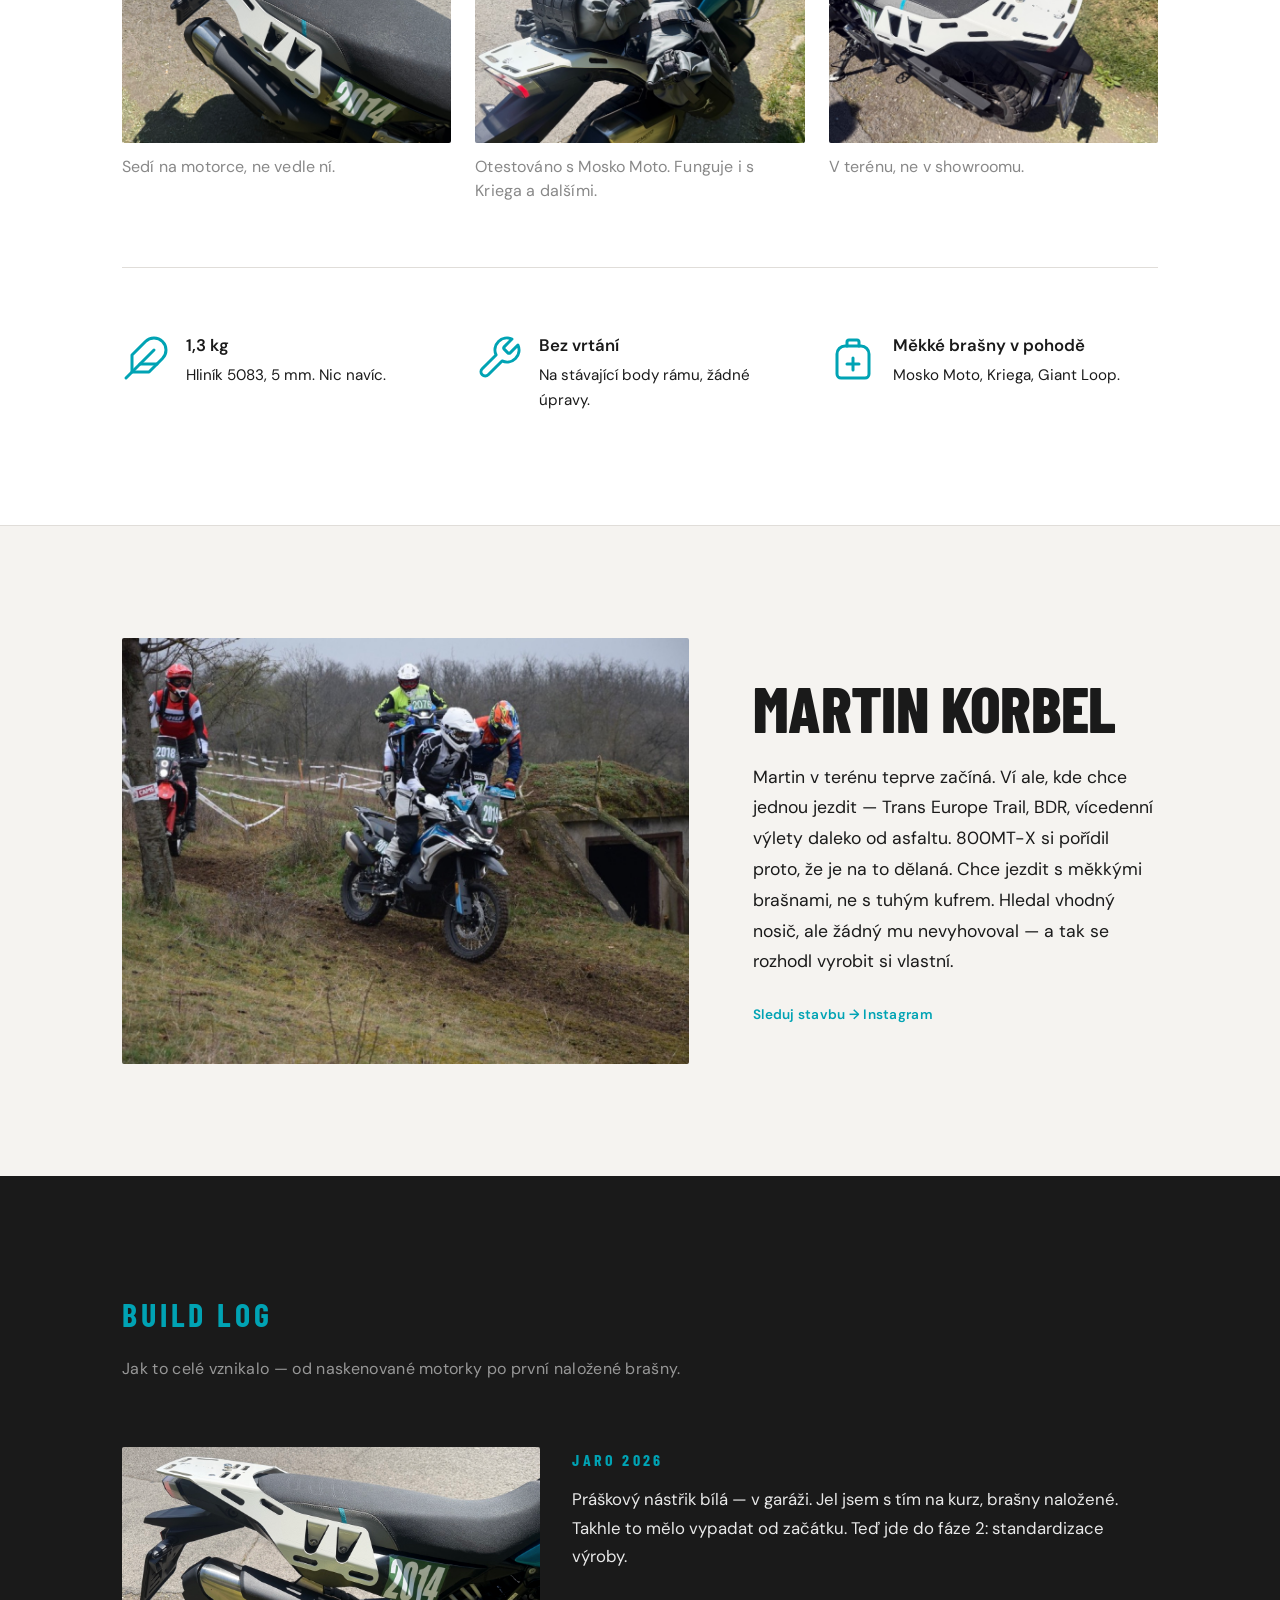
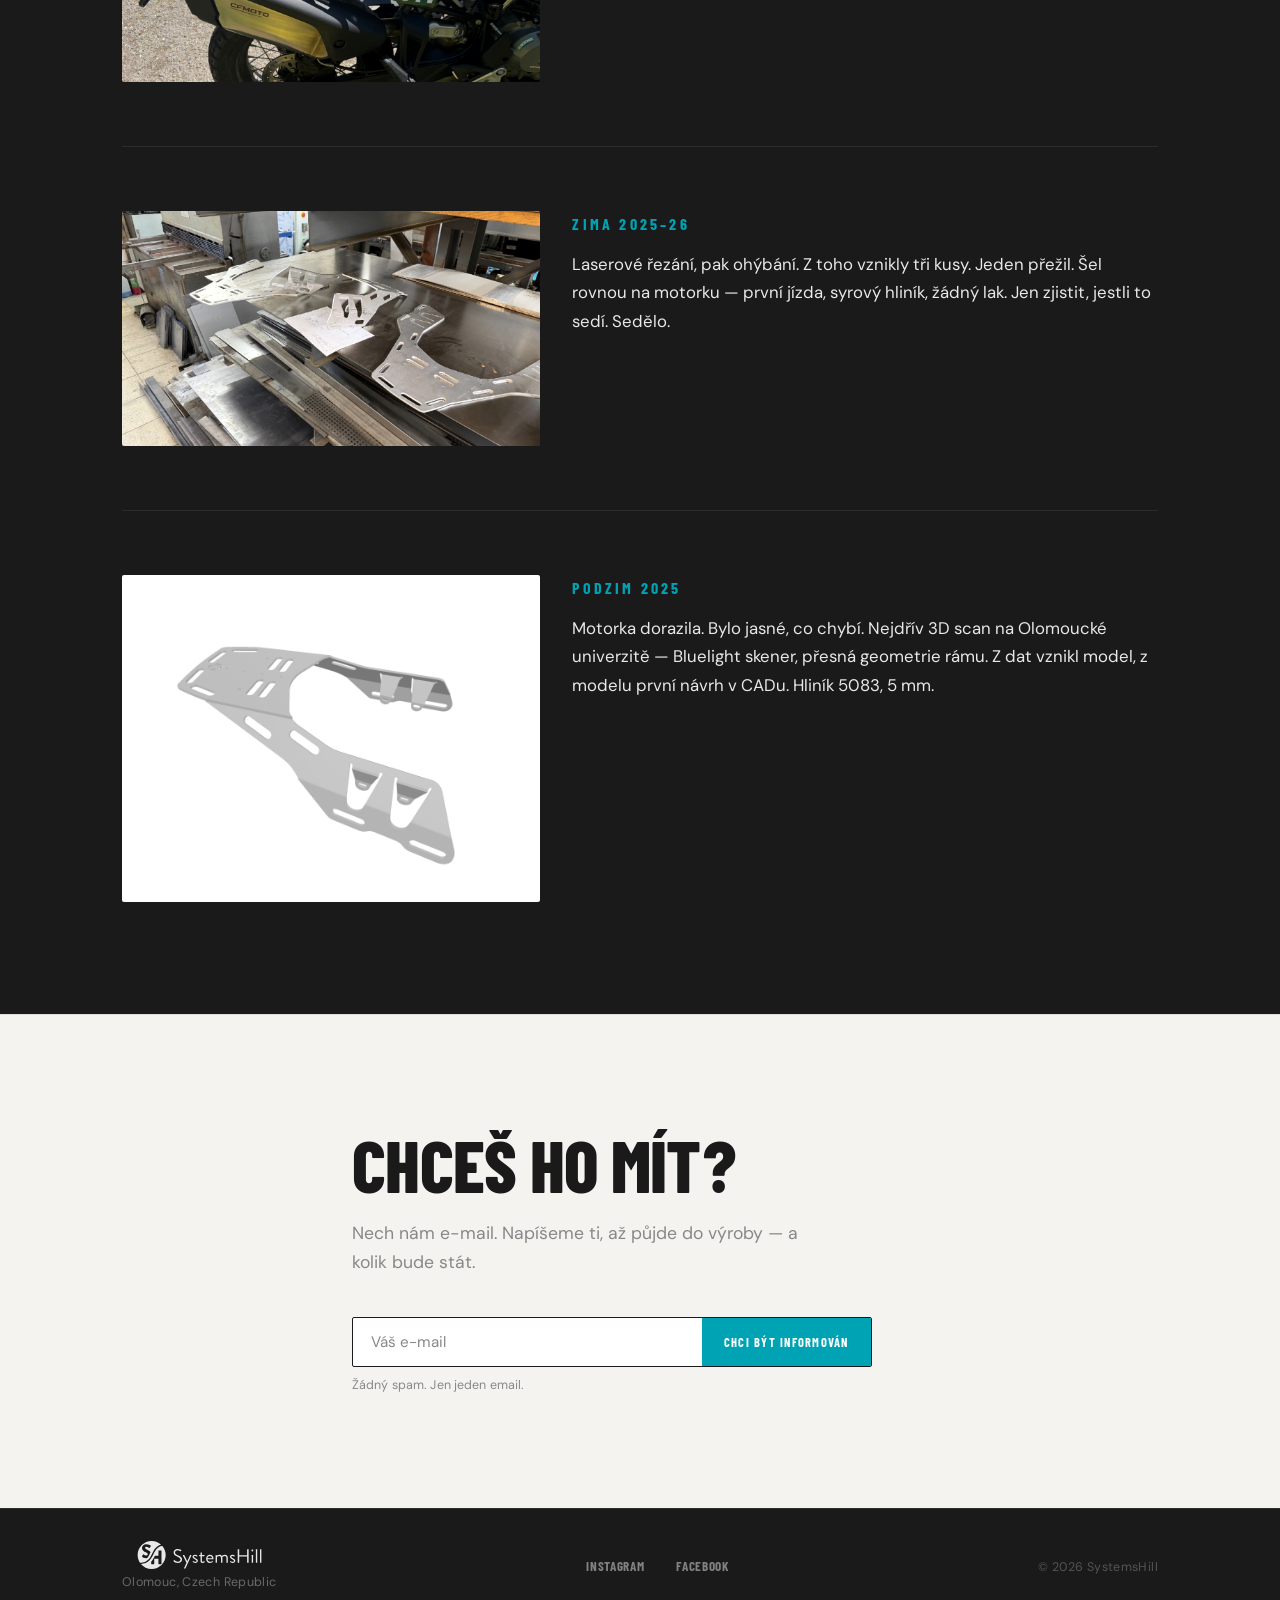
==== commit 5edc6fce: "Add Facebook Page link to footer Made-with: Cursor" ====
--- a/index.html
+++ b/index.html
@@ -345,7 +345,7 @@
       </div>
       <div class="footer-social">
         <a href="https://www.instagram.com/sh_moto.cz/" class="footer-link" target="_blank" rel="noopener">Instagram</a>
-        <a href="#" class="footer-link">Facebook</a>
+        <a href="https://www.facebook.com/sh.moto.cz" class="footer-link" target="_blank" rel="noopener">Facebook</a>
       </div>
       <div class="footer-credit">
         <span>© 2026 SystemsHill</span>
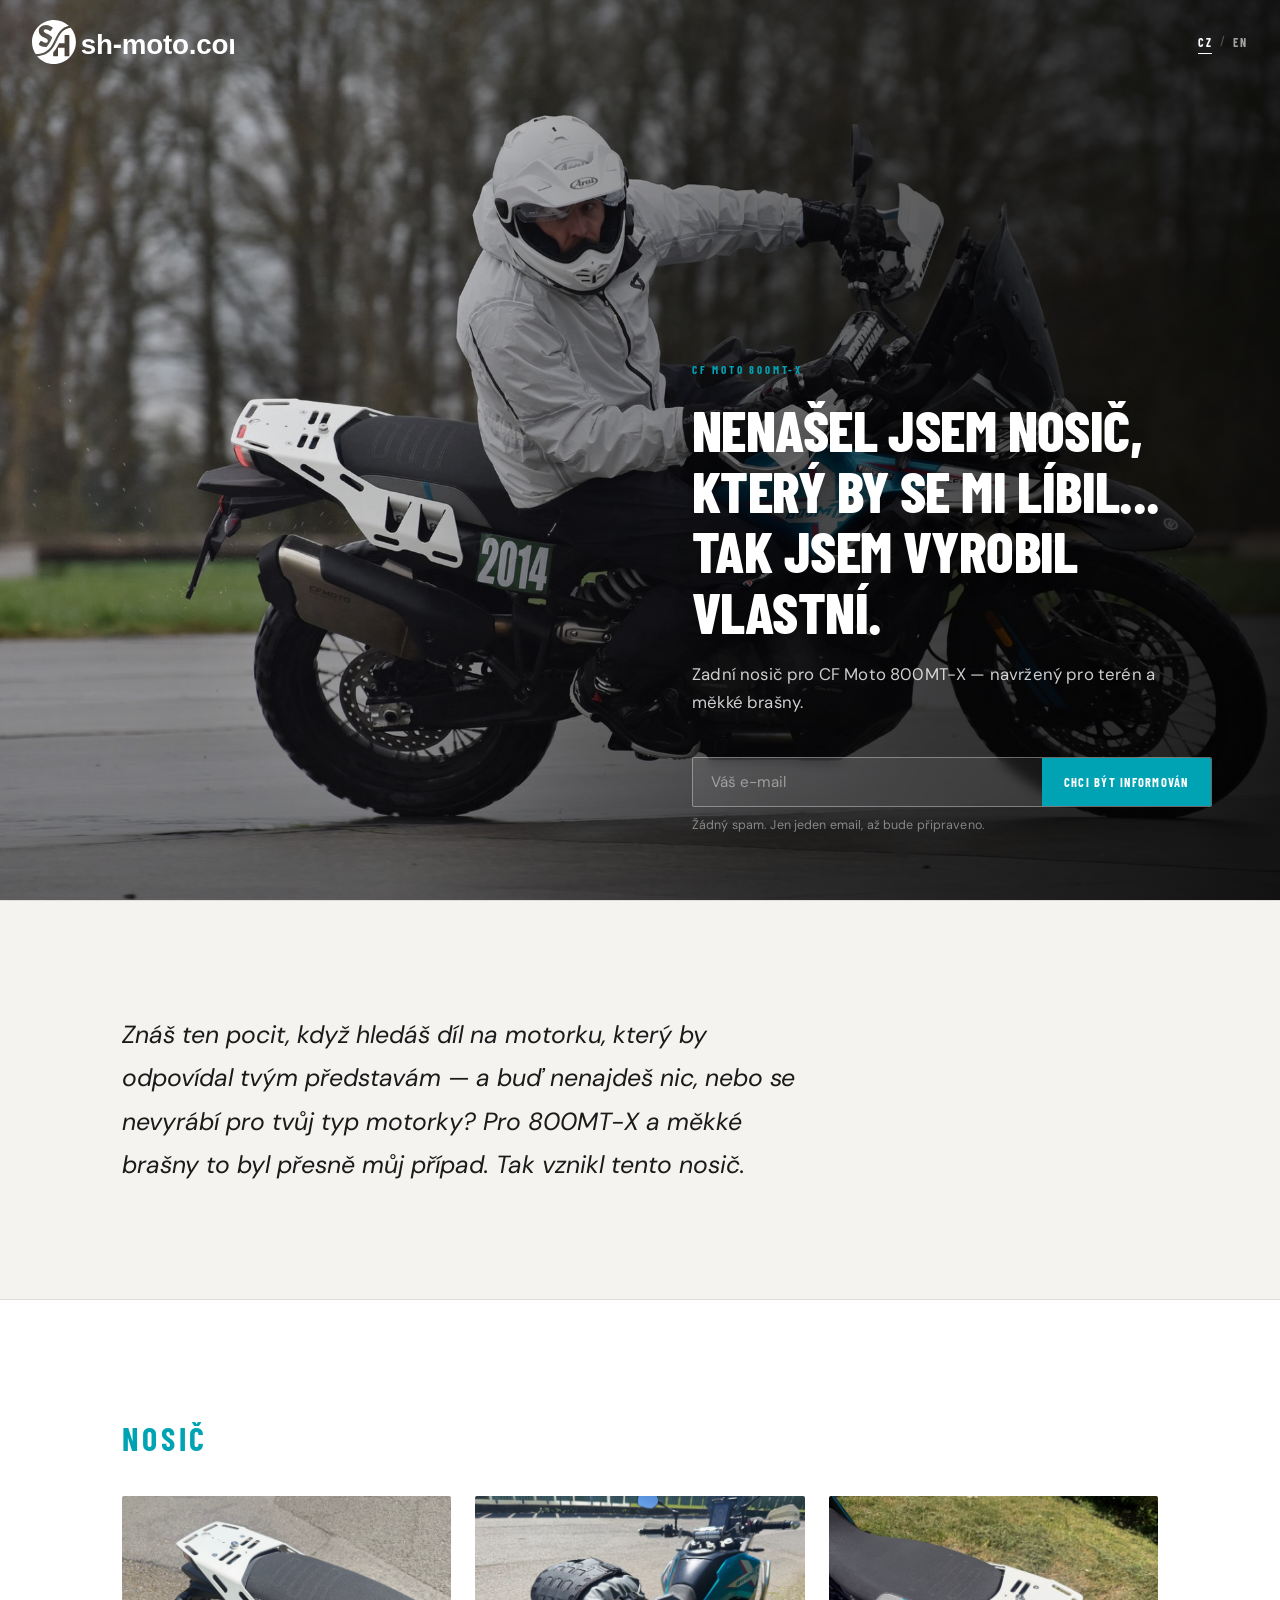
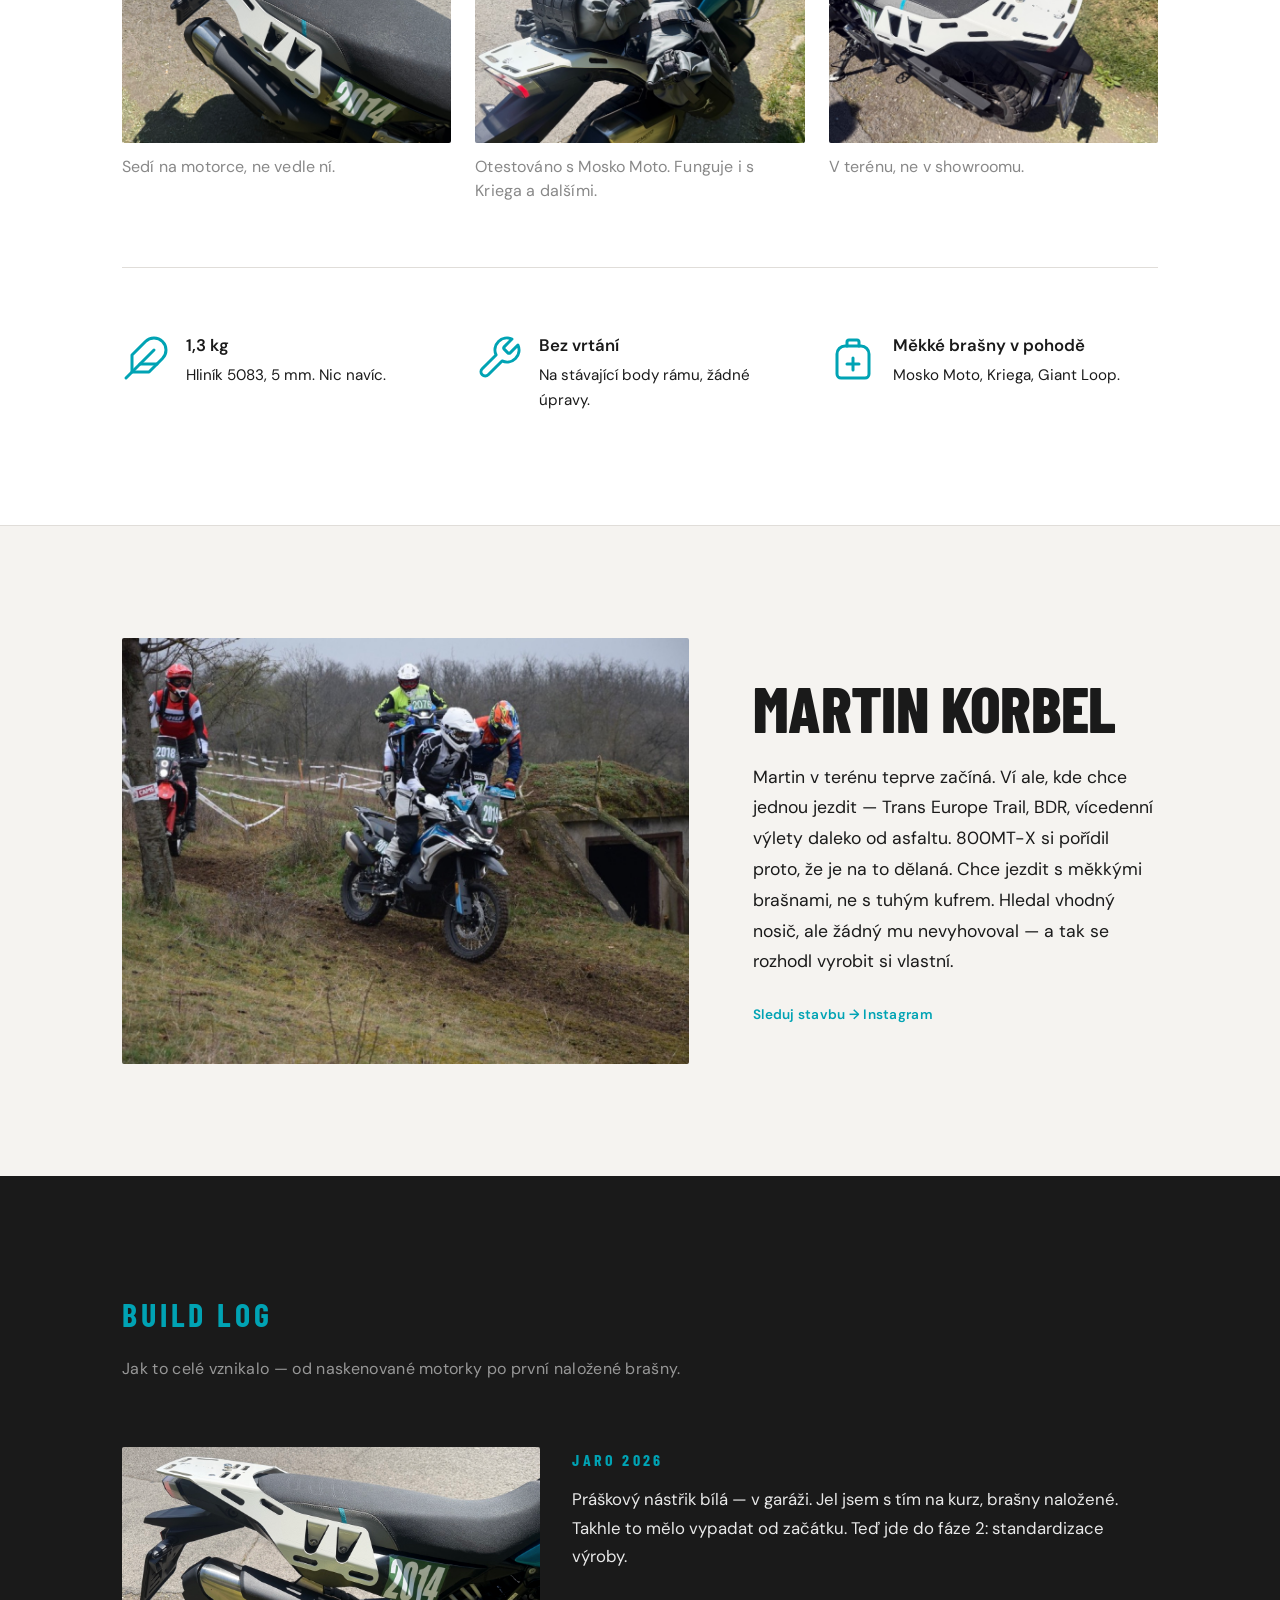
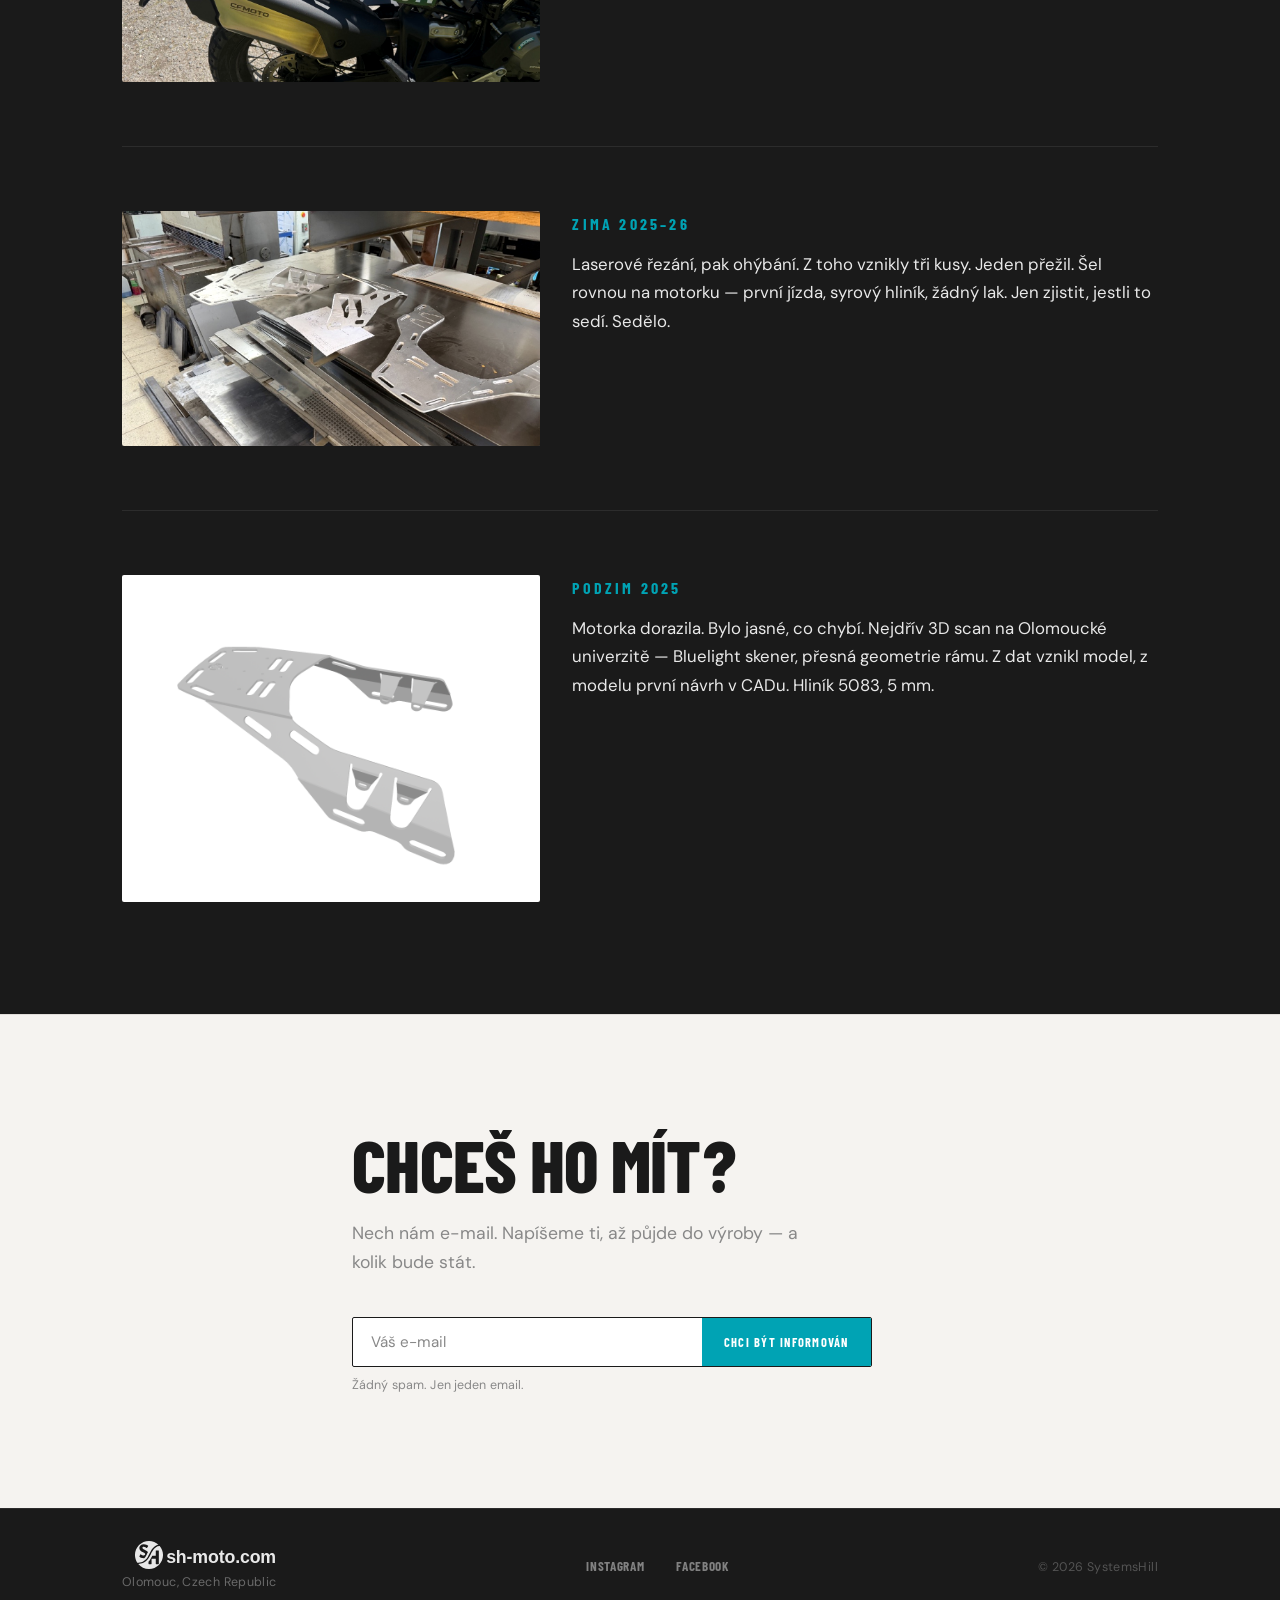
==== commit 9035b6ce: "Update logo from SystemsHill to sh-moto.com Circular SH emblem preserved, text replaced with sh-moto" ====
--- a/index.html
+++ b/index.html
@@ -23,8 +23,8 @@
 
   <!-- ─── HEADER: Language Toggle ─────────────────────────────────────────── -->
   <header class="site-header">
-    <a href="/" class="logo-link" aria-label="SystemsHill">
-      <img src="images/logo-dark.svg" alt="SystemsHill" class="site-logo">
+    <a href="/" class="logo-link" aria-label="sh-moto.com">
+      <img src="images/logo-dark.svg" alt="sh-moto.com" class="site-logo">
     </a>
     <div class="lang-toggle">
       <button class="lang-btn active" data-lang="cs" onclick="setLang('cs', true)">CZ</button>
@@ -340,7 +340,7 @@
   <footer class="site-footer">
     <div class="container footer-inner">
       <div class="footer-left">
-        <img src="images/logo-dark.svg" alt="SystemsHill" class="footer-logo">
+        <img src="images/logo-dark.svg" alt="sh-moto.com" class="footer-logo">
         <span class="footer-location">Olomouc, Czech Republic</span>
       </div>
       <div class="footer-social">
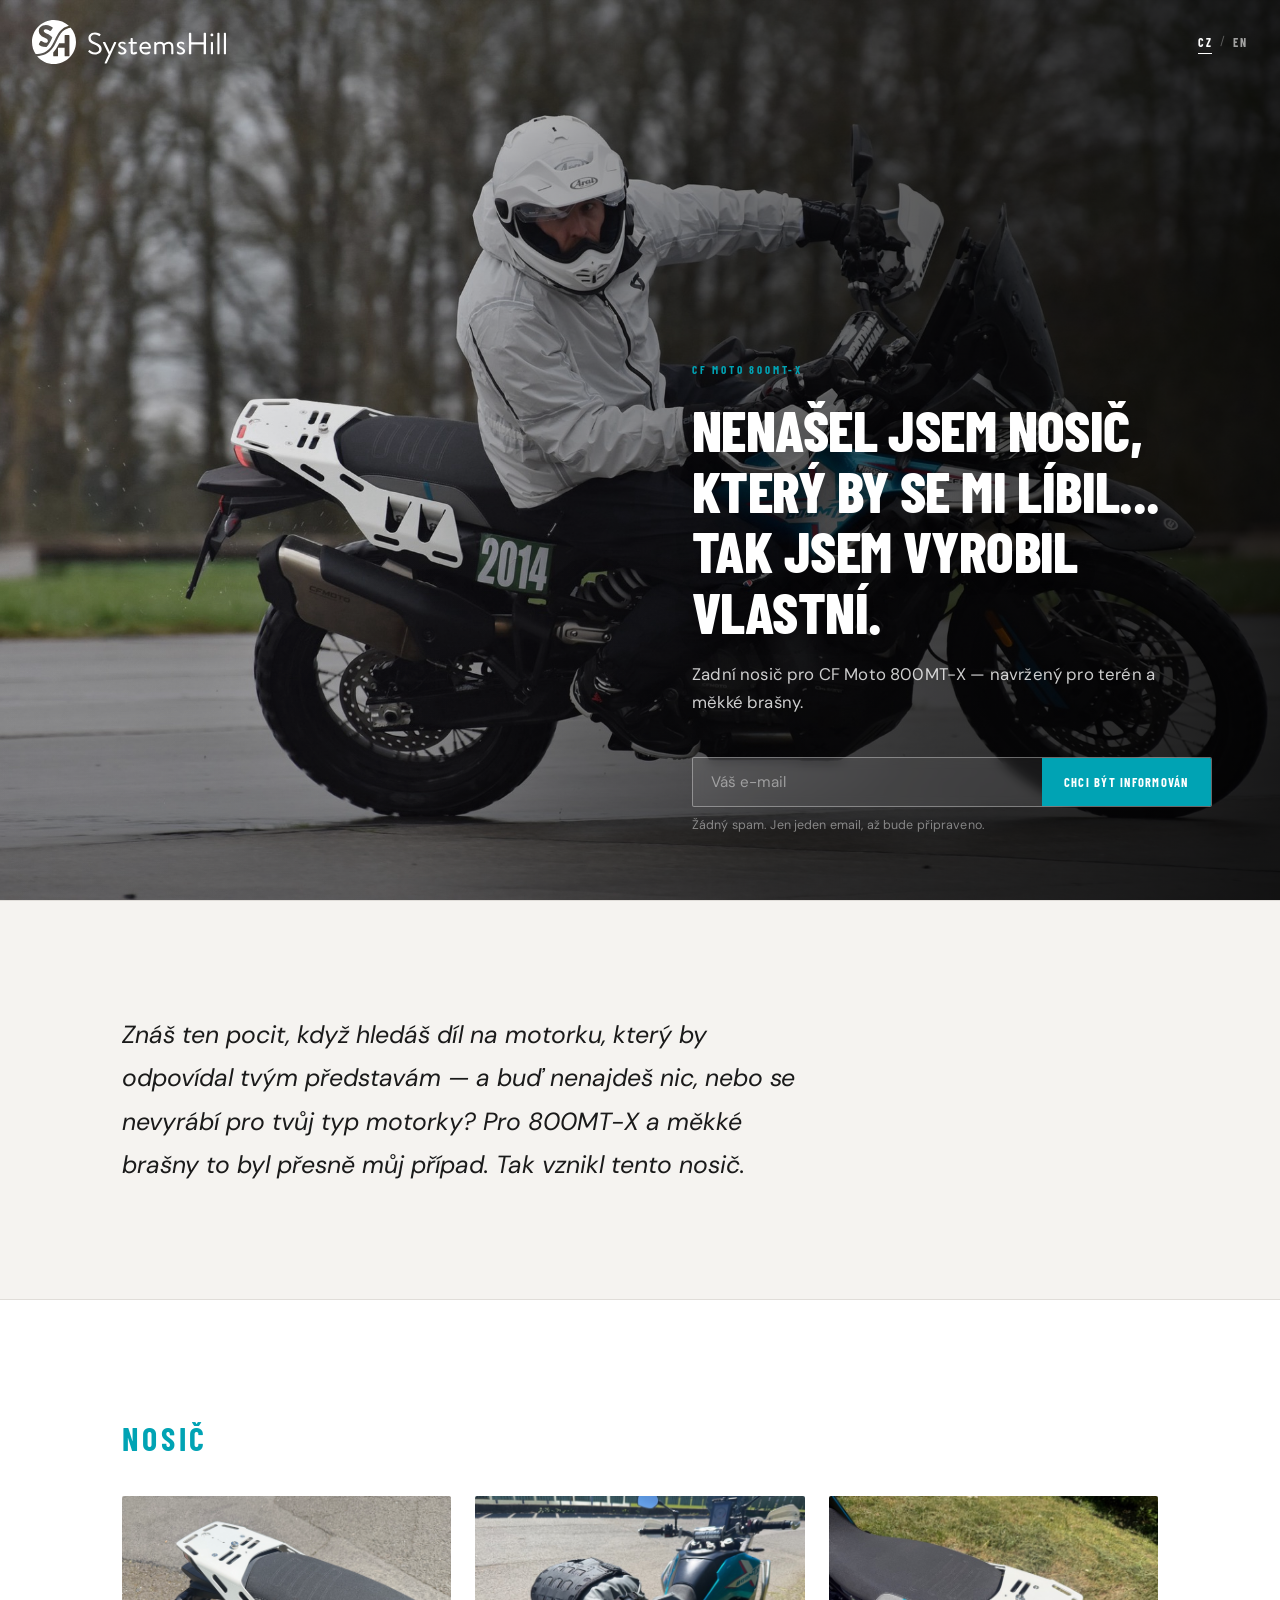
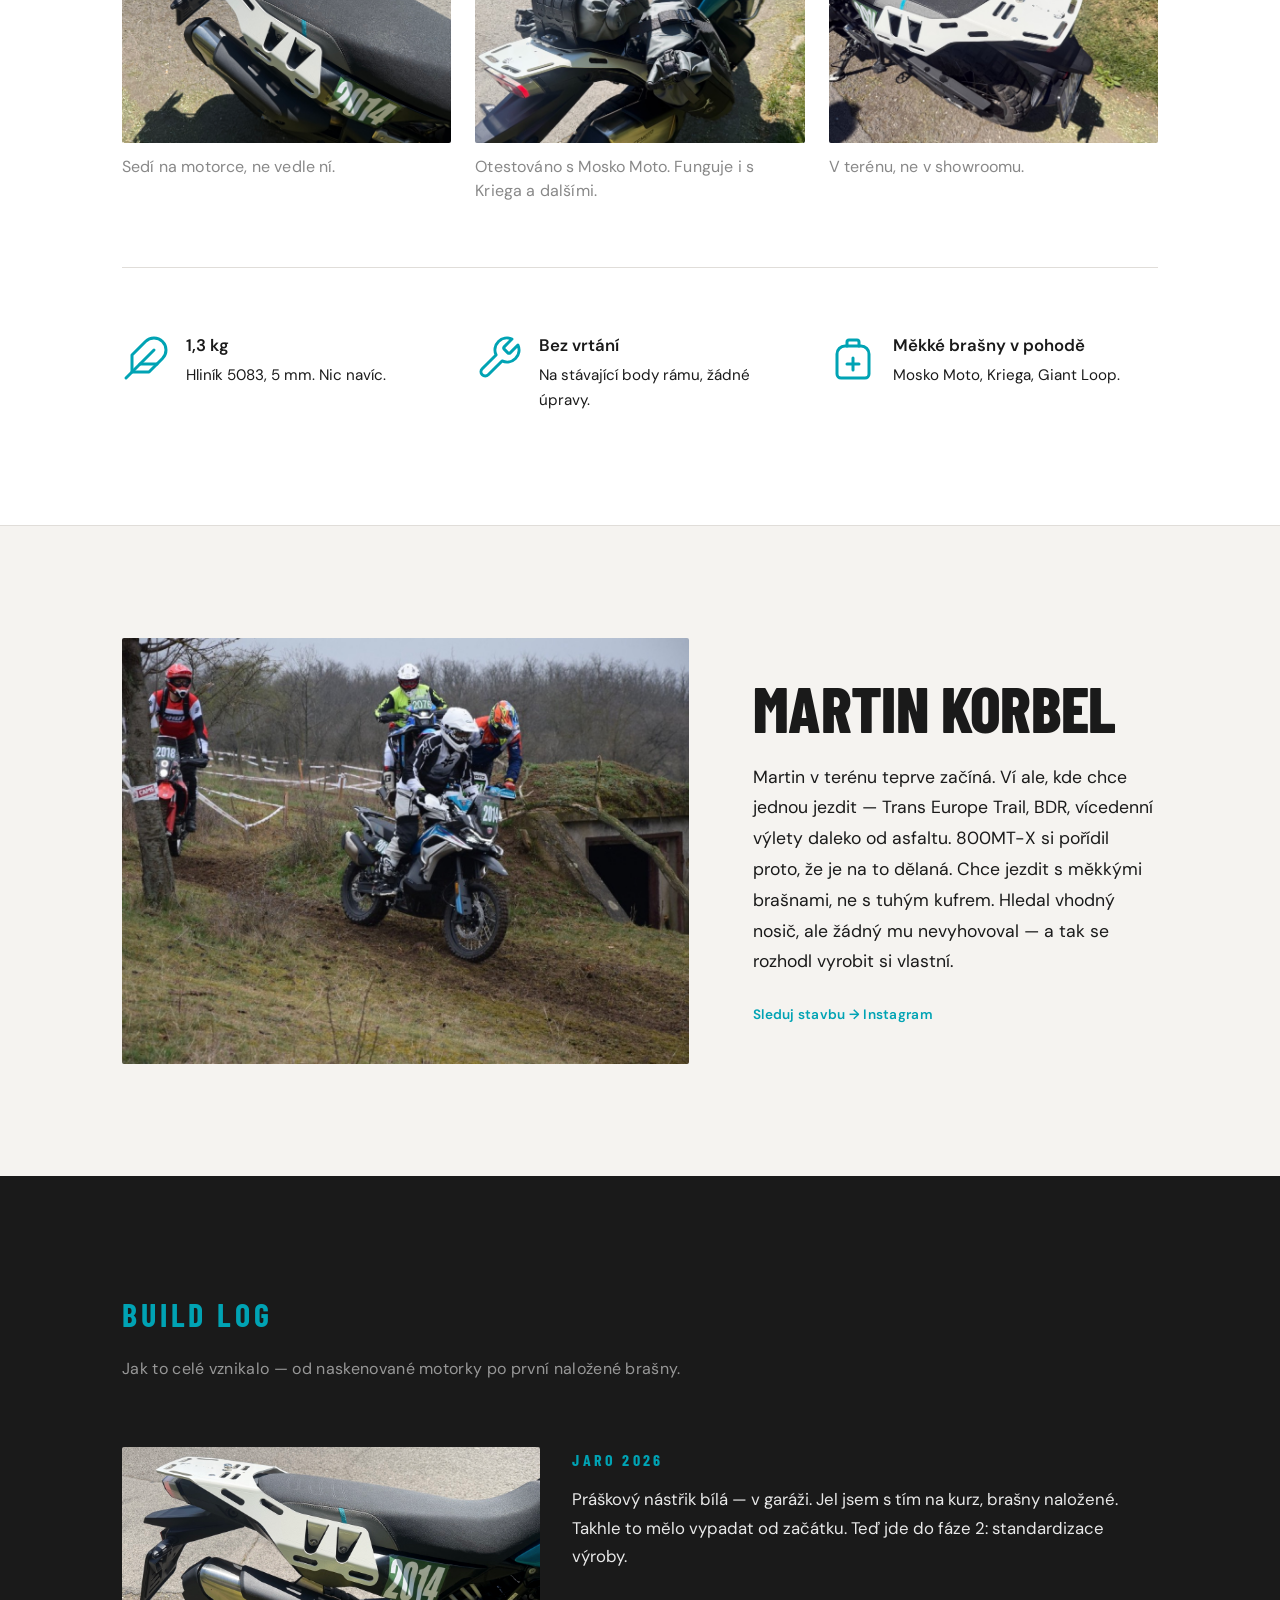
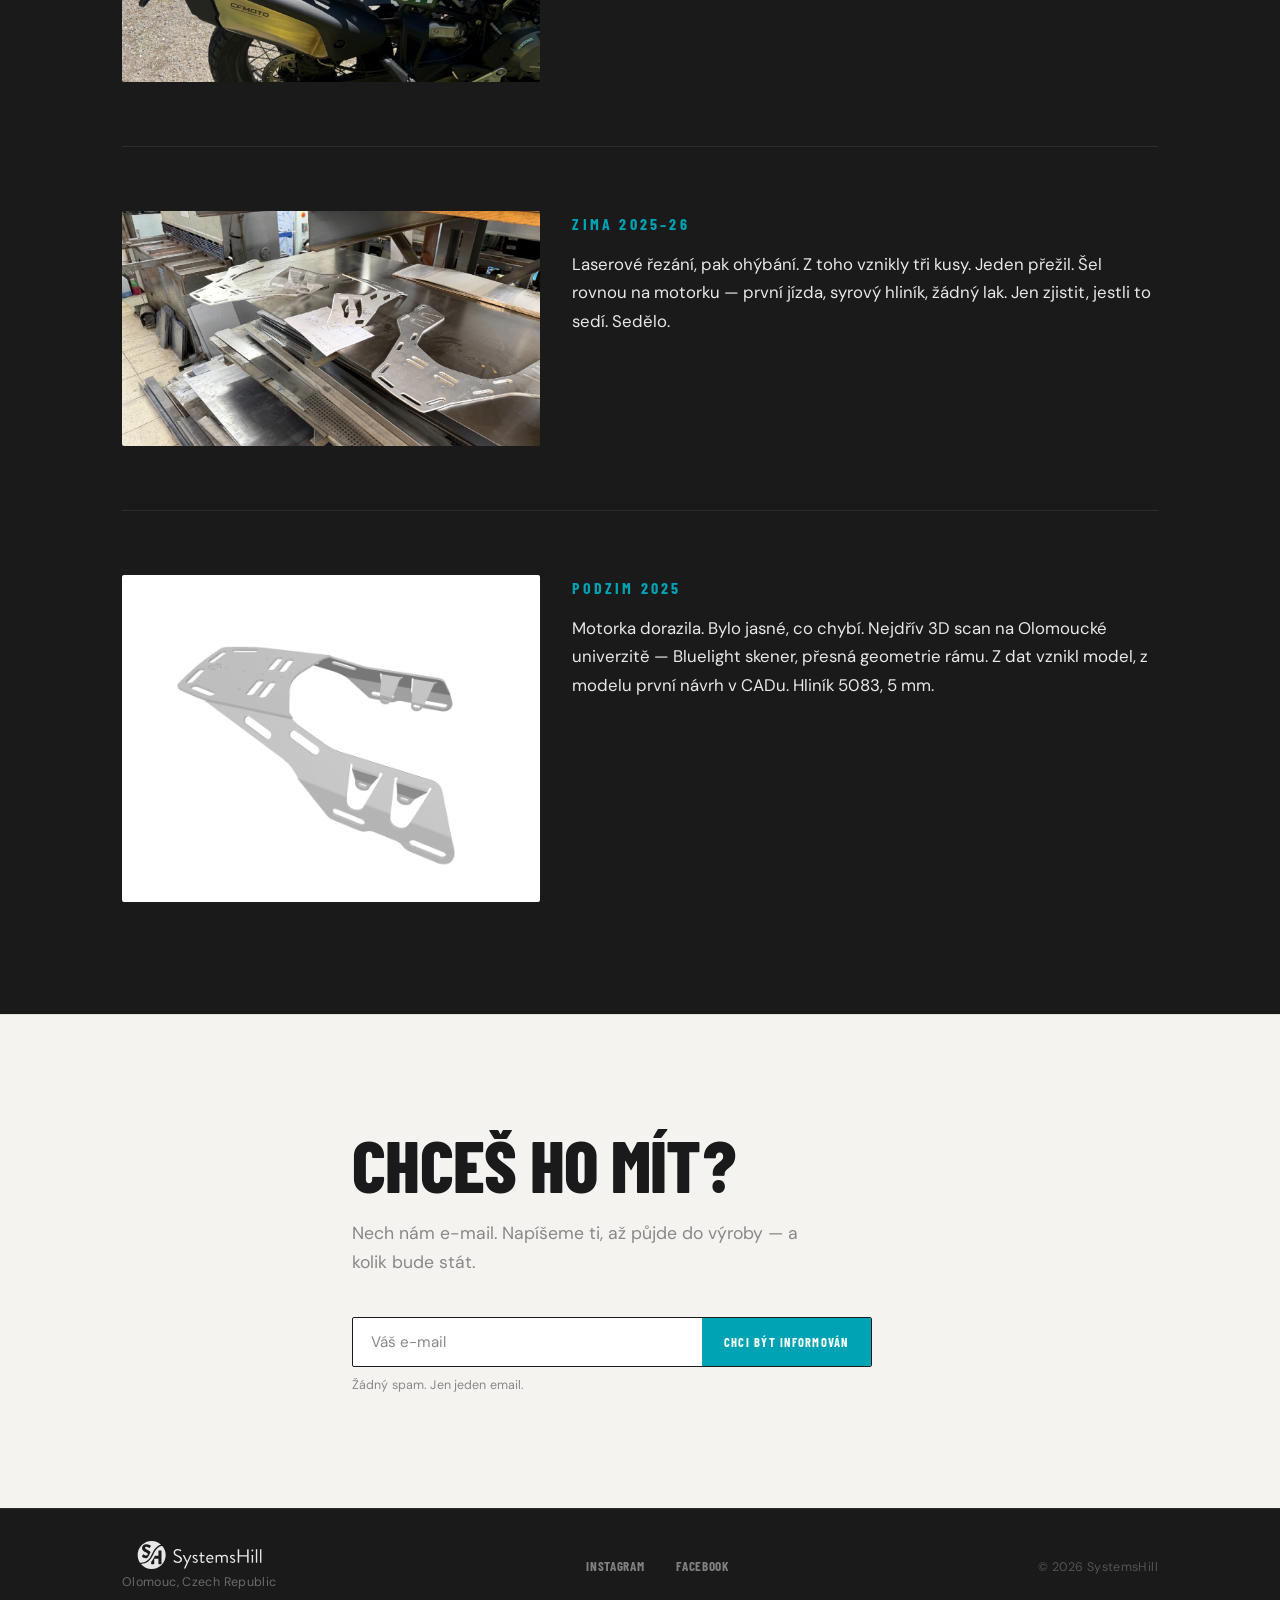
==== commit d74767ff: "Revert "Update logo from SystemsHill to sh-moto.com" This reverts commit 9035b6ce25c637f08058bddb544" ====
--- a/index.html
+++ b/index.html
@@ -23,8 +23,8 @@
 
   <!-- ─── HEADER: Language Toggle ─────────────────────────────────────────── -->
   <header class="site-header">
-    <a href="/" class="logo-link" aria-label="sh-moto.com">
-      <img src="images/logo-dark.svg" alt="sh-moto.com" class="site-logo">
+    <a href="/" class="logo-link" aria-label="SystemsHill">
+      <img src="images/logo-dark.svg" alt="SystemsHill" class="site-logo">
     </a>
     <div class="lang-toggle">
       <button class="lang-btn active" data-lang="cs" onclick="setLang('cs', true)">CZ</button>
@@ -340,7 +340,7 @@
   <footer class="site-footer">
     <div class="container footer-inner">
       <div class="footer-left">
-        <img src="images/logo-dark.svg" alt="sh-moto.com" class="footer-logo">
+        <img src="images/logo-dark.svg" alt="SystemsHill" class="footer-logo">
         <span class="footer-location">Olomouc, Czech Republic</span>
       </div>
       <div class="footer-social">
